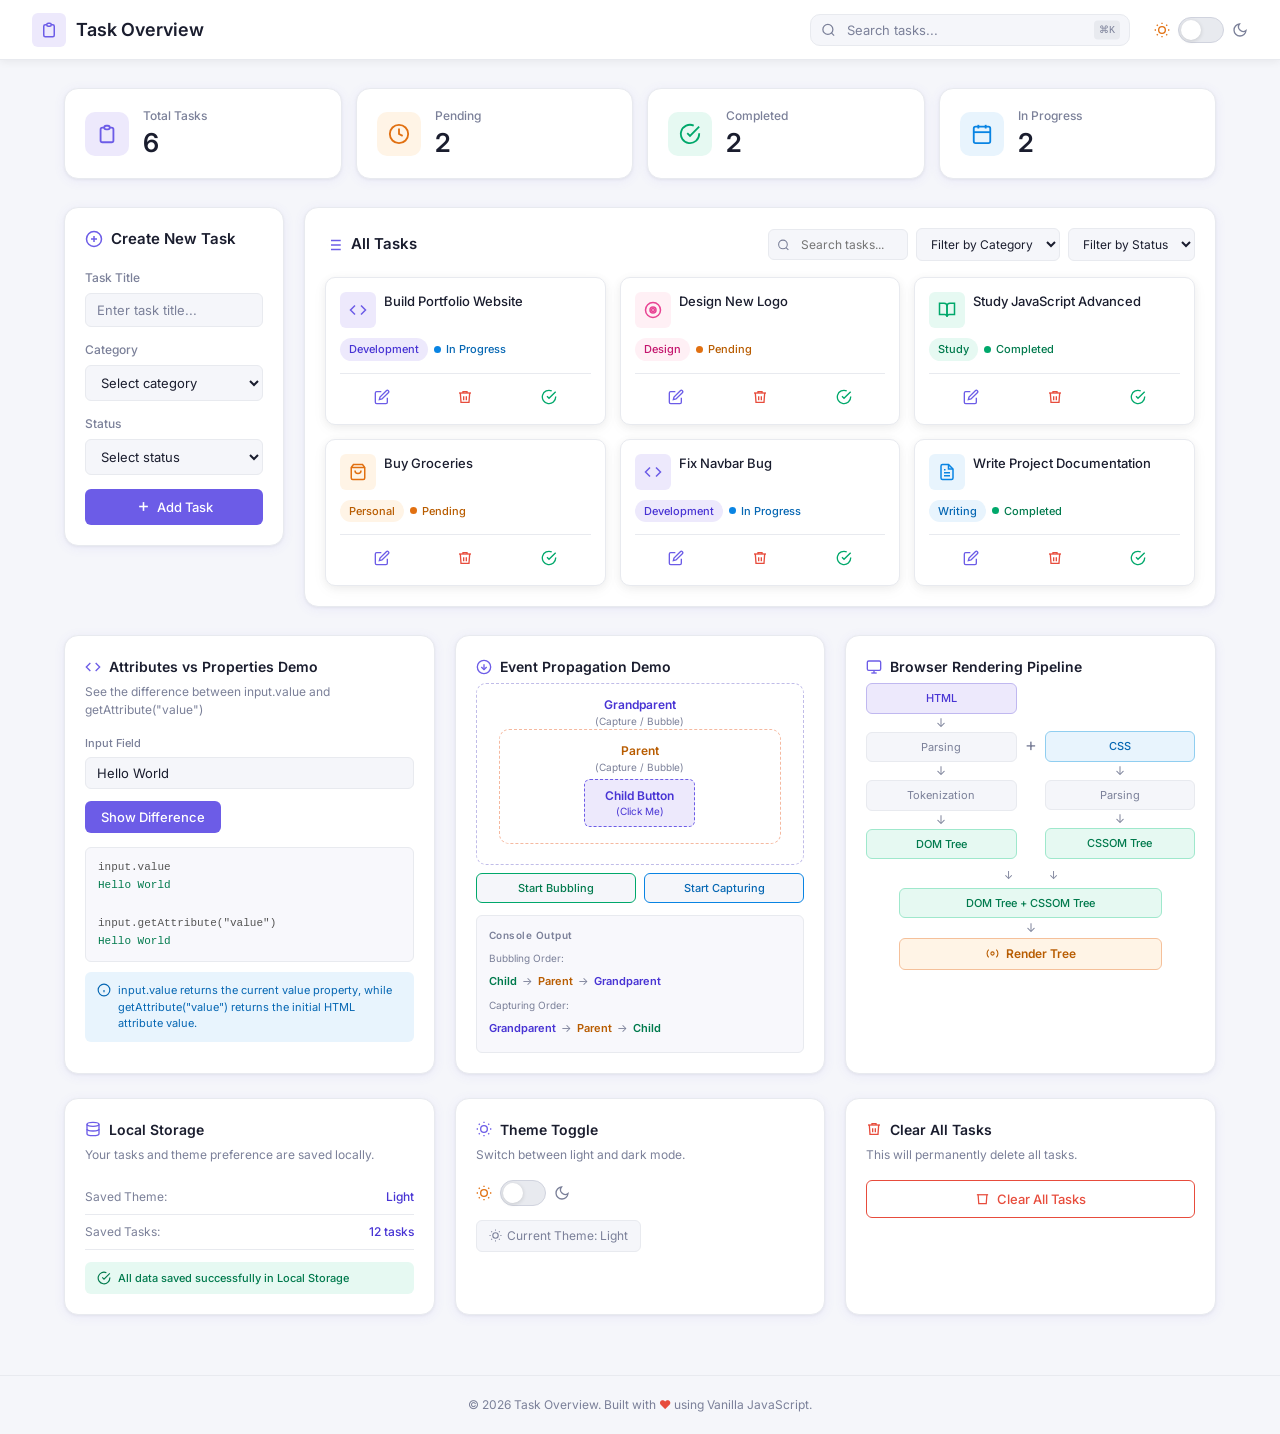
==== task-overview/index.html @ 33e4e168 "first commit" ====
<!doctype html>
<html lang="en">
  <head>
    <meta charset="UTF-8" />
    <meta name="viewport" content="width=device-width, initial-scale=1.0" />
    <title>Task Overview</title>
    <link rel="preconnect" href="https://fonts.googleapis.com" />
    <link rel="preconnect" href="https://fonts.gstatic.com" crossorigin />
    <link href="https://fonts.googleapis.com/css2?family=Inter:wght@400;500;600&display=swap" rel="stylesheet" />
    <link rel="stylesheet" href="style.css" />
  </head>
  <body>
    <!-- NAVBAR -->
    <nav class="navbar">
      <a class="nav-logo" href="#">
        <div class="nav-logo-icon">
          <svg viewBox="0 0 24 24" fill="none" stroke="currentColor" stroke-width="2" style="color: #6c5ce7">
            <path
              d="M9 5H7a2 2 0 00-2 2v12a2 2 0 002 2h10a2 2 0 002-2V7a2 2 0 00-2-2h-2M9 5a2 2 0 002 2h2a2 2 0 002-2M9 5a2 2 0 012-2h2a2 2 0 012 2"
            />
          </svg>
        </div>
        Task Overview
      </a>
      <div class="nav-search">
        <svg viewBox="0 0 24 24" fill="none" stroke="currentColor" stroke-width="2">
          <circle cx="11" cy="11" r="8" />
          <path d="M21 21l-4.35-4.35" />
        </svg>
        <input type="text" placeholder="Search tasks..." />
        <kbd>⌘K</kbd>
      </div>
      <div class="nav-toggle-row">
        <div class="toggle-icons">
          <svg viewBox="0 0 24 24" fill="none" stroke="currentColor" stroke-width="2" style="color: var(--orange)">
            <circle cx="12" cy="12" r="5" />
            <line x1="12" y1="1" x2="12" y2="3" />
            <line x1="12" y1="21" x2="12" y2="23" />
            <line x1="4.22" y1="4.22" x2="5.64" y2="5.64" />
            <line x1="18.36" y1="18.36" x2="19.78" y2="19.78" />
            <line x1="1" y1="12" x2="3" y2="12" />
            <line x1="21" y1="12" x2="23" y2="12" />
            <line x1="4.22" y1="19.78" x2="5.64" y2="18.36" />
            <line x1="18.36" y1="5.64" x2="19.78" y2="4.22" />
          </svg>
          <div class="toggle-track"><div class="toggle-thumb"></div></div>
          <svg viewBox="0 0 24 24" fill="none" stroke="currentColor" stroke-width="2" style="color: var(--muted)">
            <path d="M21 12.79A9 9 0 1111.21 3 7 7 0 0021 12.79z" />
          </svg>
        </div>
      </div>
    </nav>

    <div class="main">
      <!-- STATS -->
      <div class="stats-grid">
        <div class="stat-card">
          <div class="stat-icon purple">
            <svg viewBox="0 0 24 24" fill="none" stroke="currentColor" stroke-width="2">
              <path
                d="M9 5H7a2 2 0 00-2 2v12a2 2 0 002 2h10a2 2 0 002-2V7a2 2 0 00-2-2h-2M9 5a2 2 0 002 2h2a2 2 0 002-2M9 5a2 2 0 012-2h2a2 2 0 012 2"
              />
            </svg>
          </div>
          <div class="stat-info">
            <div class="stat-label">Total Tasks</div>
            <div class="stat-value js-total-tasks">0</div>
          </div>
        </div>
        <div class="stat-card">
          <div class="stat-icon orange">
            <svg viewBox="0 0 24 24" fill="none" stroke="currentColor" stroke-width="2">
              <circle cx="12" cy="12" r="10" />
              <polyline points="12 6 12 12 16 14" />
            </svg>
          </div>
          <div class="stat-info">
            <div class="stat-label">Pending</div>
            <div class="stat-value js-pending-tasks">0</div>
          </div>
        </div>
        <div class="stat-card">
          <div class="stat-icon green">
            <svg viewBox="0 0 24 24" fill="none" stroke="currentColor" stroke-width="2">
              <path d="M22 11.08V12a10 10 0 11-5.93-9.14" />
              <polyline points="22 4 12 14.01 9 11.01" />
            </svg>
          </div>
          <div class="stat-info">
            <div class="stat-label">Completed</div>
            <div class="stat-value js-completed-tasks">0</div>
          </div>
        </div>
        <div class="stat-card">
          <div class="stat-icon blue">
            <svg viewBox="0 0 24 24" fill="none" stroke="currentColor" stroke-width="2">
              <rect x="3" y="4" width="18" height="18" rx="2" ry="2" />
              <line x1="16" y1="2" x2="16" y2="6" />
              <line x1="8" y1="2" x2="8" y2="6" />
              <line x1="3" y1="10" x2="21" y2="10" />
            </svg>
          </div>
          <div class="stat-info">
            <div class="stat-label">In Progress</div>
            <div class="stat-value js-inprogress-tasks">0</div>
          </div>
        </div>
      </div>

      <!-- FORM + TASKS -->
      <div class="content-grid">
        <form class="form-panel js-form">
          <h2>
            <svg viewBox="0 0 24 24" fill="none" stroke="currentColor" stroke-width="2">
              <circle cx="12" cy="12" r="10" />
              <line x1="12" y1="8" x2="12" y2="16" />
              <line x1="8" y1="12" x2="16" y2="12" />
            </svg>
            Create New Task
          </h2>
          <div class="form-group">
            <label>Task Title</label>
            <input class="js-task-input" type="text" placeholder="Enter task title..." />
          </div>
          <div class="form-group">
            <label>Category</label>
            <select class="js-category-input">
              <option value="">Select category</option>
              <option>Development</option>
              <option>Design</option>
              <option>Study</option>
              <option>Personal</option>
              <option>Writing</option>
            </select>
          </div>
          <div class="form-group">
            <label>Status</label>
            <select class="js-status-input">
              <option value="">Select status</option>
              <option>Pending</option>
              <option>In Progress</option>
              <option>Completed</option>
            </select>
          </div>
          <button class="add-btn" type="submit">
            <svg viewBox="0 0 24 24" fill="none" stroke="currentColor" stroke-width="2.5">
              <line x1="12" y1="5" x2="12" y2="19" />
              <line x1="5" y1="12" x2="19" y2="12" />
            </svg>
            Add Task
          </button>
        </form>

        <div class="tasks-panel">
          <div class="tasks-header">
            <h2>
              <svg viewBox="0 0 24 24" fill="none" stroke="currentColor" stroke-width="2">
                <line x1="8" y1="6" x2="21" y2="6" />
                <line x1="8" y1="12" x2="21" y2="12" />
                <line x1="8" y1="18" x2="21" y2="18" />
                <line x1="3" y1="6" x2="3.01" y2="6" />
                <line x1="3" y1="12" x2="3.01" y2="12" />
                <line x1="3" y1="18" x2="3.01" y2="18" />
              </svg>
              All Tasks
            </h2>
            <div class="tasks-controls">
              <div class="ctrl-search">
                <svg viewBox="0 0 24 24" fill="none" stroke="currentColor" stroke-width="2">
                  <circle cx="11" cy="11" r="8" />
                  <path d="M21 21l-4.35-4.35" />
                </svg>
                <input type="text" placeholder="Search tasks..." />
              </div>
              <select class="ctrl-select">
                <option>Filter by Category</option>
                <option>Development</option>
                <option>Design</option>
                <option>Study</option>
                <option>Personal</option>
              </select>
              <select class="ctrl-select">
                <option>Filter by Status</option>
                <option>Pending</option>
                <option>In Progress</option>
                <option>Completed</option>
              </select>
            </div>
          </div>

          <div class="tasks-grid js-tasks-grid">
            <!-- Card 1 -->
            <div class="task-card">
              <div class="task-card-top">
                <div class="task-icon-wrap Development">
                  <svg viewBox="0 0 24 24" fill="none" stroke="currentColor" stroke-width="2">
                    <polyline points="16 18 22 12 16 6" />
                    <polyline points="8 6 2 12 8 18" />
                  </svg>
                </div>
                <span class="task-name">Build Portfolio Website</span>
              </div>
              <div class="task-badge-row">
                <span class="badge Development">Development</span>
                <span class="status-dot inprogress">In Progress</span>
              </div>
              <div class="task-actions">
                <button class="act-btn edit">
                  <svg viewBox="0 0 24 24" fill="none" stroke="currentColor" stroke-width="2">
                    <path d="M11 4H4a2 2 0 00-2 2v14a2 2 0 002 2h14a2 2 0 002-2v-7" />
                    <path d="M18.5 2.5a2.121 2.121 0 013 3L12 15l-4 1 1-4 9.5-9.5z" />
                  </svg>
                </button>
                <button class="act-btn del">
                  <svg viewBox="0 0 24 24" fill="none" stroke="currentColor" stroke-width="2">
                    <polyline points="3 6 5 6 21 6" />
                    <path d="M19 6l-1 14H6L5 6" />
                    <path d="M10 11v6M14 11v6" />
                    <path d="M9 6V4h6v2" />
                  </svg>
                </button>
                <button class="act-btn done">
                  <svg viewBox="0 0 24 24" fill="none" stroke="currentColor" stroke-width="2">
                    <path d="M22 11.08V12a10 10 0 11-5.93-9.14" />
                    <polyline points="22 4 12 14.01 9 11.01" />
                  </svg>
                </button>
              </div>
            </div>
            <!-- Card 2 -->
            <div class="task-card">
              <div class="task-card-top">
                <div class="task-icon-wrap Design">
                  <svg viewBox="0 0 24 24" fill="none" stroke="currentColor" stroke-width="2">
                    <circle cx="12" cy="12" r="2" />
                    <path d="M12 2a10 10 0 100 20 10 10 0 000-20z" />
                    <path d="M12 8a4 4 0 100 8 4 4 0 000-8z" />
                  </svg>
                </div>
                <span class="task-name">Design New Logo</span>
                <span class="task-menu">⋯</span>
              </div>
              <div class="task-badge-row">
                <span class="badge Design">Design</span>
                <span class="status-dot pending">Pending</span>
              </div>
              <div class="task-actions">
                <button class="act-btn edit">
                  <svg viewBox="0 0 24 24" fill="none" stroke="currentColor" stroke-width="2">
                    <path d="M11 4H4a2 2 0 00-2 2v14a2 2 0 002 2h14a2 2 0 002-2v-7" />
                    <path d="M18.5 2.5a2.121 2.121 0 013 3L12 15l-4 1 1-4 9.5-9.5z" />
                  </svg>
                </button>
                <button class="act-btn del">
                  <svg viewBox="0 0 24 24" fill="none" stroke="currentColor" stroke-width="2">
                    <polyline points="3 6 5 6 21 6" />
                    <path d="M19 6l-1 14H6L5 6" />
                    <path d="M10 11v6M14 11v6" />
                    <path d="M9 6V4h6v2" />
                  </svg>
                </button>
                <button class="act-btn done">
                  <svg viewBox="0 0 24 24" fill="none" stroke="currentColor" stroke-width="2">
                    <path d="M22 11.08V12a10 10 0 11-5.93-9.14" />
                    <polyline points="22 4 12 14.01 9 11.01" />
                  </svg>
                </button>
              </div>
            </div>
            <!-- Card 3 -->
            <div class="task-card">
              <div class="task-card-top">
                <div class="task-icon-wrap Study">
                  <svg viewBox="0 0 24 24" fill="none" stroke="currentColor" stroke-width="2">
                    <path d="M2 3h6a4 4 0 014 4v14a3 3 0 00-3-3H2z" />
                    <path d="M22 3h-6a4 4 0 00-4 4v14a3 3 0 013-3h7z" />
                  </svg>
                </div>
                <span class="task-name">Study JavaScript Advanced</span>
                <span class="task-menu">⋯</span>
              </div>
              <div class="task-badge-row">
                <span class="badge Study">Study</span>
                <span class="status-dot completed">Completed</span>
              </div>
              <div class="task-actions">
                <button class="act-btn edit">
                  <svg viewBox="0 0 24 24" fill="none" stroke="currentColor" stroke-width="2">
                    <path d="M11 4H4a2 2 0 00-2 2v14a2 2 0 002 2h14a2 2 0 002-2v-7" />
                    <path d="M18.5 2.5a2.121 2.121 0 013 3L12 15l-4 1 1-4 9.5-9.5z" />
                  </svg>
                </button>
                <button class="act-btn del">
                  <svg viewBox="0 0 24 24" fill="none" stroke="currentColor" stroke-width="2">
                    <polyline points="3 6 5 6 21 6" />
                    <path d="M19 6l-1 14H6L5 6" />
                    <path d="M10 11v6M14 11v6" />
                    <path d="M9 6V4h6v2" />
                  </svg>
                </button>
                <button class="act-btn done">
                  <svg viewBox="0 0 24 24" fill="none" stroke="currentColor" stroke-width="2">
                    <path d="M22 11.08V12a10 10 0 11-5.93-9.14" />
                    <polyline points="22 4 12 14.01 9 11.01" />
                  </svg>
                </button>
              </div>
            </div>
            <!-- Card 4 -->
            <div class="task-card">
              <div class="task-card-top">
                <div class="task-icon-wrap Personal">
                  <svg viewBox="0 0 24 24" fill="none" stroke="currentColor" stroke-width="2">
                    <path d="M6 2L3 6v14a2 2 0 002 2h14a2 2 0 002-2V6l-3-4z" />
                    <line x1="3" y1="6" x2="21" y2="6" />
                    <path d="M16 10a4 4 0 01-8 0" />
                  </svg>
                </div>
                <span class="task-name">Buy Groceries</span>
                <span class="task-menu">⋯</span>
              </div>
              <div class="task-badge-row">
                <span class="badge Personal">Personal</span>
                <span class="status-dot pending">Pending</span>
              </div>
              <div class="task-actions">
                <button class="act-btn edit">
                  <svg viewBox="0 0 24 24" fill="none" stroke="currentColor" stroke-width="2">
                    <path d="M11 4H4a2 2 0 00-2 2v14a2 2 0 002 2h14a2 2 0 002-2v-7" />
                    <path d="M18.5 2.5a2.121 2.121 0 013 3L12 15l-4 1 1-4 9.5-9.5z" />
                  </svg>
                </button>
                <button class="act-btn del">
                  <svg viewBox="0 0 24 24" fill="none" stroke="currentColor" stroke-width="2">
                    <polyline points="3 6 5 6 21 6" />
                    <path d="M19 6l-1 14H6L5 6" />
                    <path d="M10 11v6M14 11v6" />
                    <path d="M9 6V4h6v2" />
                  </svg>
                </button>
                <button class="act-btn done">
                  <svg viewBox="0 0 24 24" fill="none" stroke="currentColor" stroke-width="2">
                    <path d="M22 11.08V12a10 10 0 11-5.93-9.14" />
                    <polyline points="22 4 12 14.01 9 11.01" />
                  </svg>
                </button>
              </div>
            </div>
            <!-- Card 5 -->
            <div class="task-card">
              <div class="task-card-top">
                <div class="task-icon-wrap Development">
                  <svg viewBox="0 0 24 24" fill="none" stroke="currentColor" stroke-width="2">
                    <path d="M12 22s8-4 8-10V5l-8-3-8 3v7c0 6 8 10 8 10z" />
                  </svg>
                </div>
                <span class="task-name">Fix Navbar Bug</span>
                <span class="task-menu">⋯</span>
              </div>
              <div class="task-badge-row">
                <span class="badge Development">Development</span>
                <span class="status-dot inprogress">In Progress</span>
              </div>
              <div class="task-actions">
                <button class="act-btn edit">
                  <svg viewBox="0 0 24 24" fill="none" stroke="currentColor" stroke-width="2">
                    <path d="M11 4H4a2 2 0 00-2 2v14a2 2 0 002 2h14a2 2 0 002-2v-7" />
                    <path d="M18.5 2.5a2.121 2.121 0 013 3L12 15l-4 1 1-4 9.5-9.5z" />
                  </svg>
                </button>
                <button class="act-btn del">
                  <svg viewBox="0 0 24 24" fill="none" stroke="currentColor" stroke-width="2">
                    <polyline points="3 6 5 6 21 6" />
                    <path d="M19 6l-1 14H6L5 6" />
                    <path d="M10 11v6M14 11v6" />
                    <path d="M9 6V4h6v2" />
                  </svg>
                </button>
                <button class="act-btn done">
                  <svg viewBox="0 0 24 24" fill="none" stroke="currentColor" stroke-width="2">
                    <path d="M22 11.08V12a10 10 0 11-5.93-9.14" />
                    <polyline points="22 4 12 14.01 9 11.01" />
                  </svg>
                </button>
              </div>
            </div>
            <!-- Card 6 -->
            <div class="task-card">
              <div class="task-card-top">
                <div class="task-icon-wrap Writing">
                  <svg viewBox="0 0 24 24" fill="none" stroke="currentColor" stroke-width="2">
                    <path d="M14 2H6a2 2 0 00-2 2v16a2 2 0 002 2h12a2 2 0 002-2V8z" />
                    <polyline points="14 2 14 8 20 8" />
                    <line x1="16" y1="13" x2="8" y2="13" />
                    <line x1="16" y1="17" x2="8" y2="17" />
                    <polyline points="10 9 9 9 8 9" />
                  </svg>
                </div>
                <span class="task-name">Write Project Documentation</span>
                <span class="task-menu">⋯</span>
              </div>
              <div class="task-badge-row">
                <span class="badge Writing">Writing</span>
                <span class="status-dot completed">Completed</span>
              </div>
              <div class="task-actions">
                <button class="act-btn edit">
                  <svg viewBox="0 0 24 24" fill="none" stroke="currentColor" stroke-width="2">
                    <path d="M11 4H4a2 2 0 00-2 2v14a2 2 0 002 2h14a2 2 0 002-2v-7" />
                    <path d="M18.5 2.5a2.121 2.121 0 013 3L12 15l-4 1 1-4 9.5-9.5z" />
                  </svg>
                </button>
                <button class="act-btn del">
                  <svg viewBox="0 0 24 24" fill="none" stroke="currentColor" stroke-width="2">
                    <polyline points="3 6 5 6 21 6" />
                    <path d="M19 6l-1 14H6L5 6" />
                    <path d="M10 11v6M14 11v6" />
                    <path d="M9 6V4h6v2" />
                  </svg>
                </button>
                <button class="act-btn done">
                  <svg viewBox="0 0 24 24" fill="none" stroke="currentColor" stroke-width="2">
                    <path d="M22 11.08V12a10 10 0 11-5.93-9.14" />
                    <polyline points="22 4 12 14.01 9 11.01" />
                  </svg>
                </button>
              </div>
            </div>
          </div>
        </div>
      </div>

      <!-- BOTTOM 3 COLS -->
      <div class="bottom-grid">
        <!-- Attr vs Props -->
        <div class="bottom-card">
          <h3>
            <svg viewBox="0 0 24 24" fill="none" stroke="currentColor" stroke-width="2">
              <polyline points="16 18 22 12 16 6" />
              <polyline points="8 6 2 12 8 18" />
            </svg>
            Attributes vs Properties Demo
          </h3>
          <p class="sub">See the difference between input.value and getAttribute("value")</p>
          <div class="attr-input-wrap">
            <label>Input Field</label>
            <input class="attr-input" type="text" value="Hello World" />
          </div>
          <button class="show-diff-btn">Show Difference</button>
          <div class="code-block">
            <div><span class="code-key">input.value</span></div>
            <div><span class="code-val">Hello World</span></div>
            <br />
            <div><span class="code-key">input.getAttribute("value")</span></div>
            <div><span class="code-val">Hello World</span></div>
          </div>
          <div class="info-note">
            <svg viewBox="0 0 24 24" fill="none" stroke="currentColor" stroke-width="2">
              <circle cx="12" cy="12" r="10" />
              <line x1="12" y1="16" x2="12" y2="12" />
              <line x1="12" y1="8" x2="12.01" y2="8" />
            </svg>
            input.value returns the current value property, while getAttribute("value") returns the initial HTML
            attribute value.
          </div>
        </div>

        <!-- Event Prop Demo -->
        <div class="bottom-card">
          <h3>
            <svg viewBox="0 0 24 24" fill="none" stroke="currentColor" stroke-width="2">
              <circle cx="12" cy="12" r="10" />
              <polyline points="8 12 12 16 16 12" />
              <line x1="12" y1="8" x2="12" y2="16" />
            </svg>
            Event Propagation Demo
          </h3>
          <div class="prop-box">
            <div class="box-label">Grandparent</div>
            <div class="box-sub">(Capture / Bubble)</div>
            <div class="prop-box prop-parent">
              <div class="box-label">Parent</div>
              <div class="box-sub">(Capture / Bubble)</div>
              <button class="child-btn">
                Child Button<br /><span style="font-size: 10px; font-weight: 400">(Click Me)</span>
              </button>
            </div>
          </div>
          <div class="prop-btns">
            <button class="prop-btn bubble">Start Bubbling</button>
            <button class="prop-btn capture">Start Capturing</button>
          </div>
          <div class="console-box">
            <div class="console-label">Console Output</div>
            <div class="c-order">
              <span style="color: var(--muted); font-size: 10px">Bubbling Order:</span>
            </div>
            <div class="c-order">
              <span class="c-child">Child</span>
              <span class="c-arr">→</span>
              <span class="c-parent">Parent</span>
              <span class="c-arr">→</span>
              <span class="c-gp">Grandparent</span>
            </div>
            <div class="c-order" style="margin-top: 4px">
              <span style="color: var(--muted); font-size: 10px">Capturing Order:</span>
            </div>
            <div class="c-order">
              <span class="c-gp">Grandparent</span>
              <span class="c-arr">→</span>
              <span class="c-parent">Parent</span>
              <span class="c-arr">→</span>
              <span class="c-child">Child</span>
            </div>
          </div>
        </div>

        <!-- Pipeline -->
        <div class="bottom-card">
          <h3>
            <svg viewBox="0 0 24 24" fill="none" stroke="currentColor" stroke-width="2">
              <rect x="2" y="3" width="20" height="14" rx="2" />
              <line x1="8" y1="21" x2="16" y2="21" />
              <line x1="12" y1="17" x2="12" y2="21" />
            </svg>
            Browser Rendering Pipeline
          </h3>
          <div class="pipe-wrap">
            <div class="pipe-col">
              <div class="pipe-box pb-html">HTML</div>
              <div class="pipe-arr">↓</div>
              <div class="pipe-box pb-step">Parsing</div>
              <div class="pipe-arr">↓</div>
              <div class="pipe-box pb-step">Tokenization</div>
              <div class="pipe-arr">↓</div>
              <div class="pipe-box pb-dom">DOM Tree</div>
            </div>
            <div class="pipe-plus">+</div>
            <div class="pipe-col" style="padding-top: 48px">
              <div class="pipe-box pb-css">CSS</div>
              <div class="pipe-arr">↓</div>
              <div class="pipe-box pb-step">Parsing</div>
              <div class="pipe-arr">↓</div>
              <div class="pipe-box pb-cssom">CSSOM Tree</div>
            </div>
          </div>
          <div class="pipe-merge">
            <div class="merge-line">↓&nbsp;&nbsp;&nbsp;&nbsp;&nbsp;&nbsp;&nbsp;&nbsp;&nbsp;&nbsp;&nbsp;&nbsp;↓</div>
            <div class="pipe-box pb-dom" style="width: 80%; margin: 0 auto; text-align: center">
              DOM Tree + CSSOM Tree
            </div>
            <div class="pipe-arr">↓</div>
            <div class="pipe-box pb-render" style="width: 80%; margin: 0 auto; text-align: center">
              <svg
                viewBox="0 0 24 24"
                fill="none"
                stroke="currentColor"
                stroke-width="2"
                style="width: 13px; height: 13px; vertical-align: -2px; margin-right: 4px"
              >
                <circle cx="12" cy="12" r="3" />
                <path d="M19.07 4.93a10 10 0 010 14.14M4.93 4.93a10 10 0 000 14.14" />
              </svg>
              Render Tree
            </div>
          </div>
        </div>
      </div>

      <!-- LOCAL / THEME / CLEAR -->
      <div class="bottom-grid">
        <div class="bottom-card">
          <h3>
            <svg viewBox="0 0 24 24" fill="none" stroke="currentColor" stroke-width="2">
              <ellipse cx="12" cy="5" rx="9" ry="3" />
              <path d="M21 12c0 1.66-4 3-9 3s-9-1.34-9-3" />
              <path d="M3 5v14c0 1.66 4 3 9 3s9-1.34 9-3V5" />
            </svg>
            Local Storage
          </h3>
          <p class="sub">Your tasks and theme preference are saved locally.</p>
          <div class="ls-row"><span class="ls-key">Saved Theme:</span><span class="ls-val">Light</span></div>
          <div class="ls-row"><span class="ls-key">Saved Tasks:</span><span class="ls-val">12 tasks</span></div>
          <div class="ls-success">
            <svg viewBox="0 0 24 24" fill="none" stroke="currentColor" stroke-width="2">
              <path d="M22 11.08V12a10 10 0 11-5.93-9.14" />
              <polyline points="22 4 12 14.01 9 11.01" />
            </svg>
            All data saved successfully in Local Storage
          </div>
        </div>

        <div class="bottom-card">
          <h3>
            <svg viewBox="0 0 24 24" fill="none" stroke="currentColor" stroke-width="2">
              <circle cx="12" cy="12" r="5" />
              <line x1="12" y1="1" x2="12" y2="3" />
              <line x1="12" y1="21" x2="12" y2="23" />
              <line x1="4.22" y1="4.22" x2="5.64" y2="5.64" />
              <line x1="18.36" y1="18.36" x2="19.78" y2="19.78" />
              <line x1="1" y1="12" x2="3" y2="12" />
              <line x1="21" y1="12" x2="23" y2="12" />
              <line x1="4.22" y1="19.78" x2="5.64" y2="18.36" />
              <line x1="18.36" y1="5.64" x2="19.78" y2="4.22" />
            </svg>
            Theme Toggle
          </h3>
          <p class="sub">Switch between light and dark mode.</p>
          <div class="toggle-row">
            <div class="toggle-icons">
              <svg viewBox="0 0 24 24" fill="none" stroke="currentColor" stroke-width="2" style="color: var(--orange)">
                <circle cx="12" cy="12" r="5" />
                <line x1="12" y1="1" x2="12" y2="3" />
                <line x1="12" y1="21" x2="12" y2="23" />
                <line x1="4.22" y1="4.22" x2="5.64" y2="5.64" />
                <line x1="18.36" y1="18.36" x2="19.78" y2="19.78" />
                <line x1="1" y1="12" x2="3" y2="12" />
                <line x1="21" y1="12" x2="23" y2="12" />
                <line x1="4.22" y1="19.78" x2="5.64" y2="18.36" />
                <line x1="18.36" y1="5.64" x2="19.78" y2="4.22" />
              </svg>
              <div class="toggle-track"><div class="toggle-thumb"></div></div>
              <svg viewBox="0 0 24 24" fill="none" stroke="currentColor" stroke-width="2" style="color: var(--muted)">
                <path d="M21 12.79A9 9 0 1111.21 3 7 7 0 0021 12.79z" />
              </svg>
            </div>
          </div>
          <div class="theme-label">
            <svg
              viewBox="0 0 24 24"
              fill="none"
              stroke="currentColor"
              stroke-width="2"
              style="width: 13px; height: 13px"
            >
              <circle cx="12" cy="12" r="5" />
              <line x1="12" y1="1" x2="12" y2="3" />
              <line x1="12" y1="21" x2="12" y2="23" />
              <line x1="4.22" y1="4.22" x2="5.64" y2="5.64" />
              <line x1="18.36" y1="18.36" x2="19.78" y2="19.78" />
              <line x1="1" y1="12" x2="3" y2="12" />
              <line x1="21" y1="12" x2="23" y2="12" />
              <line x1="4.22" y1="19.78" x2="5.64" y2="18.36" />
              <line x1="18.36" y1="5.64" x2="19.78" y2="4.22" />
            </svg>
            Current Theme: Light
          </div>
        </div>

        <div class="bottom-card">
          <h3>
            <svg viewBox="0 0 24 24" fill="none" stroke="currentColor" stroke-width="2" style="color: var(--red)">
              <polyline points="3 6 5 6 21 6" />
              <path d="M19 6l-1 14H6L5 6" />
              <path d="M10 11v6M14 11v6" />
              <path d="M9 6V4h6v2" />
            </svg>
            Clear All Tasks
          </h3>
          <p class="sub">This will permanently delete all tasks.</p>
          <button class="clear-all-btn">
            <svg viewBox="0 0 24 24" fill="none" stroke="currentColor" stroke-width="2">
              <polyline points="3 6 5 6 21 6" />
              <path d="M19 6l-1 14H6L5 6" />
            </svg>
            Clear All Tasks
          </button>
        </div>
      </div>
    </div>

    <footer class="footer">© 2026 Task Overview. Built with <span>♥</span> using Vanilla JavaScript.</footer>
    <script src="script.js"></script>
  </body>
</html>
---- task-overview/style.css ----
*,
*::before,
*::after {
  box-sizing: border-box;
  margin: 0;
  padding: 0;
}

:root {
  --bg: #f5f6fa;
  --surface: #ffffff;
  --border: #e8eaef;
  --text: #1a1d2e;
  --muted: #7b8099;
  --purple: #6c5ce7;
  --purple-light: #ede9fc;
  --purple-text: #4834d4;
  --orange: #e17011;
  --orange-light: #fff4e6;
  --orange-text: #b85c00;
  --green: #00a86b;
  --green-light: #e6f9f2;
  --green-text: #007a4d;
  --blue: #0984e3;
  --blue-light: #e8f4fd;
  --blue-text: #0667b3;
  --red: #e74c3c;
  --red-light: #fdecea;
  --radius-sm: 6px;
  --radius-md: 10px;
  --radius-lg: 14px;
  --shadow-sm: 0 2px 8px rgba(0, 0, 0, 0.06);
  --shadow-md: 0 4px 16px rgba(0, 0, 0, 0.08);
  --shadow-card: 0 2px 12px rgba(108, 92, 231, 0.08), 0 1px 3px rgba(0, 0, 0, 0.05);
}

body {
  font-family: "Inter", sans-serif;
  background: var(--bg);
  color: var(--text);
  font-size: 14px;
  line-height: 1.5;
}

/* NAVBAR */
.navbar {
  background: var(--surface);
  border-bottom: 1px solid var(--border);
  padding: 0 32px;
  display: flex;
  align-items: center;
  height: 60px;
  gap: 24px;
  position: sticky;
  top: 0;
  z-index: 100;
  box-shadow: var(--shadow-sm);
}
.nav-logo {
  display: flex;
  align-items: center;
  gap: 10px;
  font-weight: 600;
  font-size: 18px;
  color: var(--text);
  text-decoration: none;
}
.nav-logo-icon {
  width: 34px;
  height: 34px;
  background: var(--purple-light);
  border-radius: var(--radius-sm);
  display: flex;
  align-items: center;
  justify-content: center;
}
.nav-logo-icon svg {
  width: 18px;
  height: 18px;
}
.nav-search {
  flex: 1;
  max-width: 320px;
  margin-left: auto;
  position: relative;
}
.nav-search input {
  width: 100%;
  background: var(--bg);
  border: 1px solid var(--border);
  border-radius: var(--radius-md);
  padding: 7px 14px 7px 36px;
  font-size: 13px;
  color: var(--text);
  outline: none;
  font-family: inherit;
}
.nav-search input::placeholder {
  color: var(--muted);
}
.nav-search svg {
  position: absolute;
  left: 11px;
  top: 50%;
  transform: translateY(-50%);
  width: 15px;
  height: 15px;
  color: var(--muted);
}
.nav-search kbd {
  position: absolute;
  right: 10px;
  top: 50%;
  transform: translateY(-50%);
  font-size: 10px;
  color: var(--muted);
  background: var(--border);
  padding: 2px 5px;
  border-radius: 4px;
}

.nav-toggle-row {
  display: flex;
  align-items: center;
  justify-content: space-between;
}
.toggle-track {
  width: 46px;
  height: 26px;
  background: var(--border);
  border-radius: 20px;
  position: relative;
  cursor: pointer;
  transition: background 0.2s;
  border: 1px solid #d0d3de;
}
.toggle-thumb {
  width: 20px;
  height: 20px;
  background: #fff;
  border-radius: 50%;
  position: absolute;
  top: 2px;
  left: 2px;
  box-shadow: 0 1px 4px rgba(0, 0, 0, 0.15);
}
.toggle-icons {
  display: flex;
  align-items: center;
  gap: 8px;
}
.toggle-icons svg {
  width: 16px;
  height: 16px;
}


/* MAIN */
.main {
  max-width: 1200px;
  margin: 0 auto;
  padding: 28px 24px;
}

/* STATS */
.stats-grid {
  display: grid;
  grid-template-columns: repeat(4, minmax(0, 1fr));
  gap: 14px;
  margin-bottom: 28px;
}
.stat-card {
  background: var(--surface);
  border: 1px solid var(--border);
  border-radius: var(--radius-lg);
  padding: 18px 20px;
  display: flex;
  align-items: center;
  gap: 14px;
  box-shadow: var(--shadow-card);
}
.stat-icon {
  width: 44px;
  height: 44px;
  border-radius: var(--radius-md);
  display: flex;
  align-items: center;
  justify-content: center;
  flex-shrink: 0;
}
.stat-icon svg {
  width: 22px;
  height: 22px;
}
.stat-icon.purple {
  background: var(--purple-light);
  color: var(--purple);
}
.stat-icon.orange {
  background: var(--orange-light);
  color: var(--orange);
}
.stat-icon.green {
  background: var(--green-light);
  color: var(--green);
}
.stat-icon.blue {
  background: var(--blue-light);
  color: var(--blue);
}
.stat-info {
  flex: 1;
}
.stat-label {
  font-size: 12px;
  color: var(--muted);
  font-weight: 500;
}
.stat-value {
  font-size: 26px;
  font-weight: 600;
  color: var(--text);
  line-height: 1.2;
  margin: 2px 0;
}
.stat-sub {
  font-size: 11px;
  color: var(--muted);
}

/* CONTENT GRID */
.content-grid {
  display: grid;
  grid-template-columns: 220px 1fr;
  gap: 20px;
  margin-bottom: 28px;
}

/* FORM PANEL */
.form-panel {
  background: var(--surface);
  border: 1px solid var(--border);
  border-radius: var(--radius-lg);
  padding: 20px;
  box-shadow: var(--shadow-card);
  height: fit-content;
}
.form-panel h2 {
  font-size: 15px;
  font-weight: 600;
  margin-bottom: 18px;
  display: flex;
  align-items: center;
  gap: 8px;
}
.form-panel h2 svg {
  width: 18px;
  height: 18px;
  color: var(--purple);
}
.form-group {
  margin-bottom: 14px;
}
.form-group label {
  font-size: 12px;
  font-weight: 500;
  color: var(--muted);
  display: block;
  margin-bottom: 6px;
}
.form-group input,
.form-group select {
  width: 100%;
  border: 1px solid var(--border);
  border-radius: var(--radius-sm);
  padding: 8px 11px;
  font-size: 13px;
  color: var(--text);
  background: var(--bg);
  outline: none;
  font-family: inherit;
}
.form-group input::placeholder {
  color: var(--muted);
}
.form-group input:focus,
.form-group select:focus {
  border-color: var(--purple);
}
.add-btn {
  width: 100%;
  background: var(--purple);
  color: #fff;
  border: none;
  border-radius: var(--radius-sm);
  padding: 10px;
  font-size: 13px;
  font-weight: 500;
  cursor: pointer;
  display: flex;
  align-items: center;
  justify-content: center;
  gap: 6px;
  font-family: inherit;
  transition: background 0.15s;
  margin-top: 4px;
}
.add-btn:hover {
  background: var(--purple-text);
}
.add-btn svg {
  width: 15px;
  height: 15px;
}

/* TASKS PANEL */
.tasks-panel {
  background: var(--surface);
  border: 1px solid var(--border);
  border-radius: var(--radius-lg);
  padding: 20px;
  box-shadow: var(--shadow-card);
}
.tasks-header {
  display: flex;
  align-items: center;
  justify-content: space-between;
  margin-bottom: 16px;
  gap: 12px;
  flex-wrap: wrap;
}
.tasks-header h2 {
  font-size: 15px;
  font-weight: 600;
  display: flex;
  align-items: center;
  gap: 8px;
}
.tasks-header h2 svg {
  width: 18px;
  height: 18px;
  color: var(--purple);
}
.tasks-controls {
  display: flex;
  gap: 8px;
  align-items: center;
}
.ctrl-search {
  position: relative;
}
.ctrl-search input {
  background: var(--bg);
  border: 1px solid var(--border);
  border-radius: var(--radius-sm);
  padding: 7px 11px 7px 32px;
  font-size: 12px;
  color: var(--text);
  outline: none;
  font-family: inherit;
  width: 140px;
}
.ctrl-search svg {
  position: absolute;
  left: 9px;
  top: 50%;
  transform: translateY(-50%);
  width: 13px;
  height: 13px;
  color: var(--muted);
}
.ctrl-select {
  border: 1px solid var(--border);
  border-radius: var(--radius-sm);
  padding: 7px 10px;
  font-size: 12px;
  color: var(--text);
  background: var(--bg);
  outline: none;
  font-family: inherit;
  cursor: pointer;
}
.tasks-grid {
  display: grid;
  grid-template-columns: repeat(3, minmax(0, 1fr));
  gap: 14px;
}
.task-card {
  border: 1px solid var(--border);
  border-radius: var(--radius-md);
  padding: 14px;
  display: flex;
  flex-direction: column;
  gap: 10px;
  box-shadow:
    0 2px 8px rgba(0, 0, 0, 0.05),
    0 4px 16px rgba(0, 0, 0, 0.04);
  transition: box-shadow 0.15s;
  background: var(--surface);
}
.task-card:hover {
  box-shadow:
    0 4px 20px rgba(108, 92, 231, 0.12),
    0 2px 6px rgba(0, 0, 0, 0.06);
}
.task-card-top {
  display: flex;
  align-items: flex-start;
  justify-content: space-between;
  gap: 8px;
}
.task-icon-wrap {
  width: 36px;
  height: 36px;
  border-radius: var(--radius-sm);
  display: flex;
  align-items: center;
  justify-content: center;
  flex-shrink: 0;
}
.task-icon-wrap svg {
  width: 18px;
  height: 18px;
}
.task-icon-wrap.Development {
  background: var(--purple-light);
  color: var(--purple);
}
.task-icon-wrap.Design {
  background: #fff0f5;
  color: #e84393;
}
.task-icon-wrap.Study {
  background: var(--green-light);
  color: var(--green);
}
.task-icon-wrap.Personal {
  background: var(--orange-light);
  color: var(--orange);
}
.task-icon-wrap.Writing {
  background: var(--blue-light);
  color: var(--blue);
}
.task-name {
  font-size: 13px;
  font-weight: 500;
  color: var(--text);
  flex: 1;
  line-height: 1.4;
}
.task-menu {
  color: var(--muted);
  cursor: pointer;
  font-size: 18px;
  padding: 0 2px;
  line-height: 1;
}
.task-badge-row {
  display: flex;
  align-items: center;
  gap: 6px;
  flex-wrap: wrap;
}
.badge {
  font-size: 11px;
  font-weight: 500;
  padding: 3px 9px;
  border-radius: 20px;
}
.badge.Development {
  background: var(--purple-light);
  color: var(--purple-text);
}
.badge.Design {
  background: #fff0f5;
  color: #c4166e;
}
.badge.Study {
  background: var(--green-light);
  color: var(--green-text);
}
.badge.Personal {
  background: var(--orange-light);
  color: var(--orange-text);
}
.badge.Writing {
  background: var(--blue-light);
  color: var(--blue-text);
}
.status-dot {
  display: flex;
  align-items: center;
  gap: 5px;
  font-size: 11px;
  font-weight: 500;
}
.status-dot::before {
  content: "";
  width: 7px;
  height: 7px;
  border-radius: 50%;
  flex-shrink: 0;
}
.status-dot.inprogress {
  color: var(--blue-text);
}
.status-dot.inprogress::before {
  background: var(--blue);
}
.status-dot.pending {
  color: var(--orange-text);
}
.status-dot.pending::before {
  background: var(--orange);
}
.status-dot.completed {
  color: var(--green-text);
}
.status-dot.completed::before {
  background: var(--green);
}
.task-actions {
  display: flex;
  align-items: center;
  justify-content: space-around;
  border-top: 1px solid var(--border);
  padding-top: 10px;
  margin-top: 2px;
}
.act-btn {
  background: none;
  border: none;
  cursor: pointer;
  padding: 5px 16px;
  border-radius: var(--radius-sm);
  display: flex;
  align-items: center;
  transition: background 0.12s;
}
.act-btn svg {
  width: 16px;
  height: 16px;
}
.act-btn.edit {
  color: var(--purple);
}
.act-btn.edit:hover {
  background: var(--purple-light);
}
.act-btn.del {
  color: var(--red);
}
.act-btn.del:hover {
  background: var(--red-light);
}
.act-btn.done {
  color: var(--green);
}
.act-btn.done:hover {
  background: var(--green-light);
}

/* FILTERS */
.filter-section {
  background: var(--surface);
  border: 1px solid var(--border);
  border-radius: var(--radius-lg);
  padding: 18px 20px;
  margin-bottom: 24px;
  box-shadow: var(--shadow-card);
}
.filter-section h3 {
  font-size: 14px;
  font-weight: 600;
  margin-bottom: 14px;
  display: flex;
  align-items: center;
  gap: 8px;
}
.filter-section h3 svg {
  width: 16px;
  height: 16px;
  color: var(--muted);
}
.filter-row {
  display: flex;
  gap: 10px;
  align-items: center;
  flex-wrap: wrap;
}
.filter-select {
  border: 1px solid var(--border);
  border-radius: var(--radius-sm);
  padding: 8px 12px;
  font-size: 13px;
  color: var(--text);
  background: var(--bg);
  outline: none;
  font-family: inherit;
  cursor: pointer;
  min-width: 150px;
}
.clear-filter-btn {
  display: flex;
  align-items: center;
  gap: 6px;
  background: none;
  border: 1px solid var(--border);
  border-radius: var(--radius-sm);
  padding: 8px 14px;
  font-size: 13px;
  color: var(--muted);
  cursor: pointer;
  font-family: inherit;
}
.clear-filter-btn svg {
  width: 14px;
  height: 14px;
}
.clear-filter-btn:hover {
  color: var(--text);
  border-color: var(--muted);
}

/* BOTTOM 3-COL */
.bottom-grid {
  display: grid;
  grid-template-columns: repeat(3, minmax(0, 1fr));
  gap: 20px;
  margin-bottom: 24px;
}
.bottom-card {
  background: var(--surface);
  border: 1px solid var(--border);
  border-radius: var(--radius-lg);
  padding: 20px;
  box-shadow: var(--shadow-card);
}
.bottom-card h3 {
  font-size: 14px;
  font-weight: 600;
  margin-bottom: 6px;
  display: flex;
  align-items: center;
  gap: 8px;
}
.bottom-card h3 svg {
  width: 16px;
  height: 16px;
  color: var(--purple);
}
.bottom-card p.sub {
  font-size: 12px;
  color: var(--muted);
  margin-bottom: 16px;
}

/* ATTR DEMO */
.attr-input-wrap {
  margin-bottom: 12px;
}
.attr-input-wrap label {
  font-size: 11px;
  color: var(--muted);
  font-weight: 500;
  display: block;
  margin-bottom: 5px;
}
.attr-input {
  width: 100%;
  border: 1px solid var(--border);
  border-radius: var(--radius-sm);
  padding: 7px 11px;
  font-size: 13px;
  color: var(--text);
  background: var(--bg);
  outline: none;
  font-family: inherit;
}
.show-diff-btn {
  background: var(--purple);
  color: #fff;
  border: none;
  border-radius: var(--radius-sm);
  padding: 8px 16px;
  font-size: 13px;
  font-weight: 500;
  cursor: pointer;
  font-family: inherit;
  margin-bottom: 14px;
  transition: background 0.15s;
}
.show-diff-btn:hover {
  background: var(--purple-text);
}
.code-block {
  background: #f8f8fc;
  border: 1px solid var(--border);
  border-radius: var(--radius-sm);
  padding: 10px 12px;
  font-family: "Courier New", monospace;
  font-size: 11px;
  line-height: 1.7;
  margin-bottom: 10px;
}
.code-key {
  color: #555;
}
.code-val {
  color: var(--green-text);
  font-weight: 500;
}
.info-note {
  background: var(--blue-light);
  border-radius: var(--radius-sm);
  padding: 10px 12px;
  font-size: 11px;
  color: var(--blue-text);
  display: flex;
  gap: 7px;
  line-height: 1.5;
}
.info-note svg {
  width: 14px;
  height: 14px;
  flex-shrink: 0;
  margin-top: 1px;
}

/* EVENT PROP DEMO */
.prop-box {
  border: 1.5px dashed #c0bce8;
  border-radius: var(--radius-md);
  padding: 12px;
  text-align: center;
  margin-bottom: 8px;
}
.prop-box .box-label {
  font-size: 12px;
  font-weight: 600;
  color: var(--purple-text);
}
.prop-box .box-sub {
  font-size: 10px;
  color: var(--muted);
}
.prop-parent {
  border-color: #f5b9a0;
  margin: 0 10px 8px;
}
.prop-parent .box-label {
  color: var(--orange-text);
}
.child-btn {
  background: var(--purple-light);
  color: var(--purple-text);
  border: 1.5px dashed var(--purple);
  border-radius: var(--radius-sm);
  padding: 8px 20px;
  font-size: 12px;
  font-weight: 600;
  cursor: pointer;
  margin: 4px 0 4px;
  font-family: inherit;
}
.child-btn:hover {
  background: var(--purple);
  color: #fff;
}
.prop-btns {
  display: flex;
  gap: 8px;
  margin-bottom: 12px;
}
.prop-btn {
  flex: 1;
  border: 1px solid var(--border);
  border-radius: var(--radius-sm);
  padding: 7px;
  font-size: 11px;
  font-weight: 500;
  cursor: pointer;
  font-family: inherit;
  background: var(--bg);
  color: var(--text);
}
.prop-btn.bubble {
  border-color: var(--green);
  color: var(--green-text);
}
.prop-btn.capture {
  border-color: var(--blue);
  color: var(--blue-text);
}
.console-box {
  background: #f8f8fc;
  border: 1px solid var(--border);
  border-radius: var(--radius-sm);
  padding: 10px 12px;
  font-size: 11px;
  line-height: 1.9;
}
.console-label {
  font-weight: 600;
  color: var(--muted);
  font-size: 10px;
  margin-bottom: 4px;
  letter-spacing: 0.05em;
}
.c-order {
  display: flex;
  align-items: center;
  gap: 5px;
  font-size: 11px;
  margin-bottom: 3px;
}
.c-child {
  color: var(--green-text);
  font-weight: 600;
}
.c-parent {
  color: var(--orange-text);
  font-weight: 600;
}
.c-gp {
  color: var(--purple-text);
  font-weight: 600;
}
.c-arr {
  color: var(--muted);
}

/* PIPELINE */
.pipe-wrap {
  display: flex;
  align-items: flex-start;
  gap: 8px;
  margin-bottom: 6px;
}
.pipe-col {
  display: flex;
  flex-direction: column;
  align-items: center;
  gap: 3px;
  flex: 1;
}
.pipe-box {
  border-radius: var(--radius-sm);
  padding: 6px 10px;
  font-size: 11px;
  font-weight: 500;
  text-align: center;
  width: 100%;
  border: 1px solid;
}
.pb-html {
  background: var(--purple-light);
  color: var(--purple-text);
  border-color: #c0b8f0;
}
.pb-step {
  background: var(--bg);
  color: var(--muted);
  border-color: var(--border);
  font-weight: 400;
}
.pb-dom {
  background: var(--green-light);
  color: var(--green-text);
  border-color: #9fe8cc;
}
.pb-css {
  background: var(--blue-light);
  color: var(--blue-text);
  border-color: #90cef0;
}
.pb-cssom {
  background: var(--green-light);
  color: var(--green-text);
  border-color: #9fe8cc;
}
.pb-render {
  background: var(--orange-light);
  color: var(--orange-text);
  border-color: #f5c09a;
  font-size: 12px;
  font-weight: 600;
}
.pipe-arr {
  font-size: 12px;
  color: var(--muted);
  line-height: 1;
}
.pipe-plus {
  font-size: 18px;
  color: var(--muted);
  padding-top: 48px;
}
.pipe-merge {
  display: flex;
  flex-direction: column;
  align-items: center;
  gap: 4px;
  margin-top: 8px;
}
.merge-line {
  font-size: 11px;
  color: var(--muted);
}

/* LOCAL / THEME / CLEAR */
.ls-row {
  display: flex;
  justify-content: space-between;
  align-items: center;
  padding: 8px 0;
  border-bottom: 1px solid var(--border);
}
.ls-row:last-of-type {
  border-bottom: none;
}
.ls-key {
  font-size: 12px;
  color: var(--muted);
}
.ls-val {
  font-size: 12px;
  font-weight: 500;
  color: var(--purple-text);
}
.ls-success {
  display: flex;
  align-items: center;
  gap: 7px;
  background: var(--green-light);
  border-radius: var(--radius-sm);
  padding: 8px 12px;
  font-size: 11px;
  color: var(--green-text);
  font-weight: 500;
  margin-top: 12px;
}
.ls-success svg {
  width: 14px;
  height: 14px;
  flex-shrink: 0;
}

.toggle-row {
  display: flex;
  align-items: center;
  justify-content: space-between;
  margin-bottom: 14px;
}
.toggle-track {
  width: 46px;
  height: 26px;
  background: var(--border);
  border-radius: 20px;
  position: relative;
  cursor: pointer;
  transition: background 0.2s;
  border: 1px solid #d0d3de;
}
.toggle-thumb {
  width: 20px;
  height: 20px;
  background: #fff;
  border-radius: 50%;
  position: absolute;
  top: 2px;
  left: 2px;
  box-shadow: 0 1px 4px rgba(0, 0, 0, 0.15);
}
.toggle-icons {
  display: flex;
  align-items: center;
  gap: 8px;
}
.toggle-icons svg {
  width: 16px;
  height: 16px;
}
.theme-label {
  background: var(--bg);
  border: 1px solid var(--border);
  border-radius: var(--radius-sm);
  padding: 6px 12px;
  font-size: 12px;
  color: var(--muted);
  display: inline-flex;
  align-items: center;
  gap: 5px;
}

.clear-all-btn {
  width: 100%;
  background: none;
  border: 1.5px solid var(--red);
  color: var(--red);
  border-radius: var(--radius-sm);
  padding: 10px;
  font-size: 13px;
  font-weight: 500;
  cursor: pointer;
  display: flex;
  align-items: center;
  justify-content: center;
  gap: 7px;
  font-family: inherit;
  margin-top: 8px;
  transition: background 0.12s;
}
.clear-all-btn:hover {
  background: var(--red-light);
}
.clear-all-btn svg {
  width: 15px;
  height: 15px;
}

/* FOOTER */
.footer {
  text-align: center;
  padding: 20px;
  font-size: 12px;
  color: var(--muted);
  border-top: 1px solid var(--border);
  margin-top: 8px;
}
.footer span {
  color: var(--red);
}
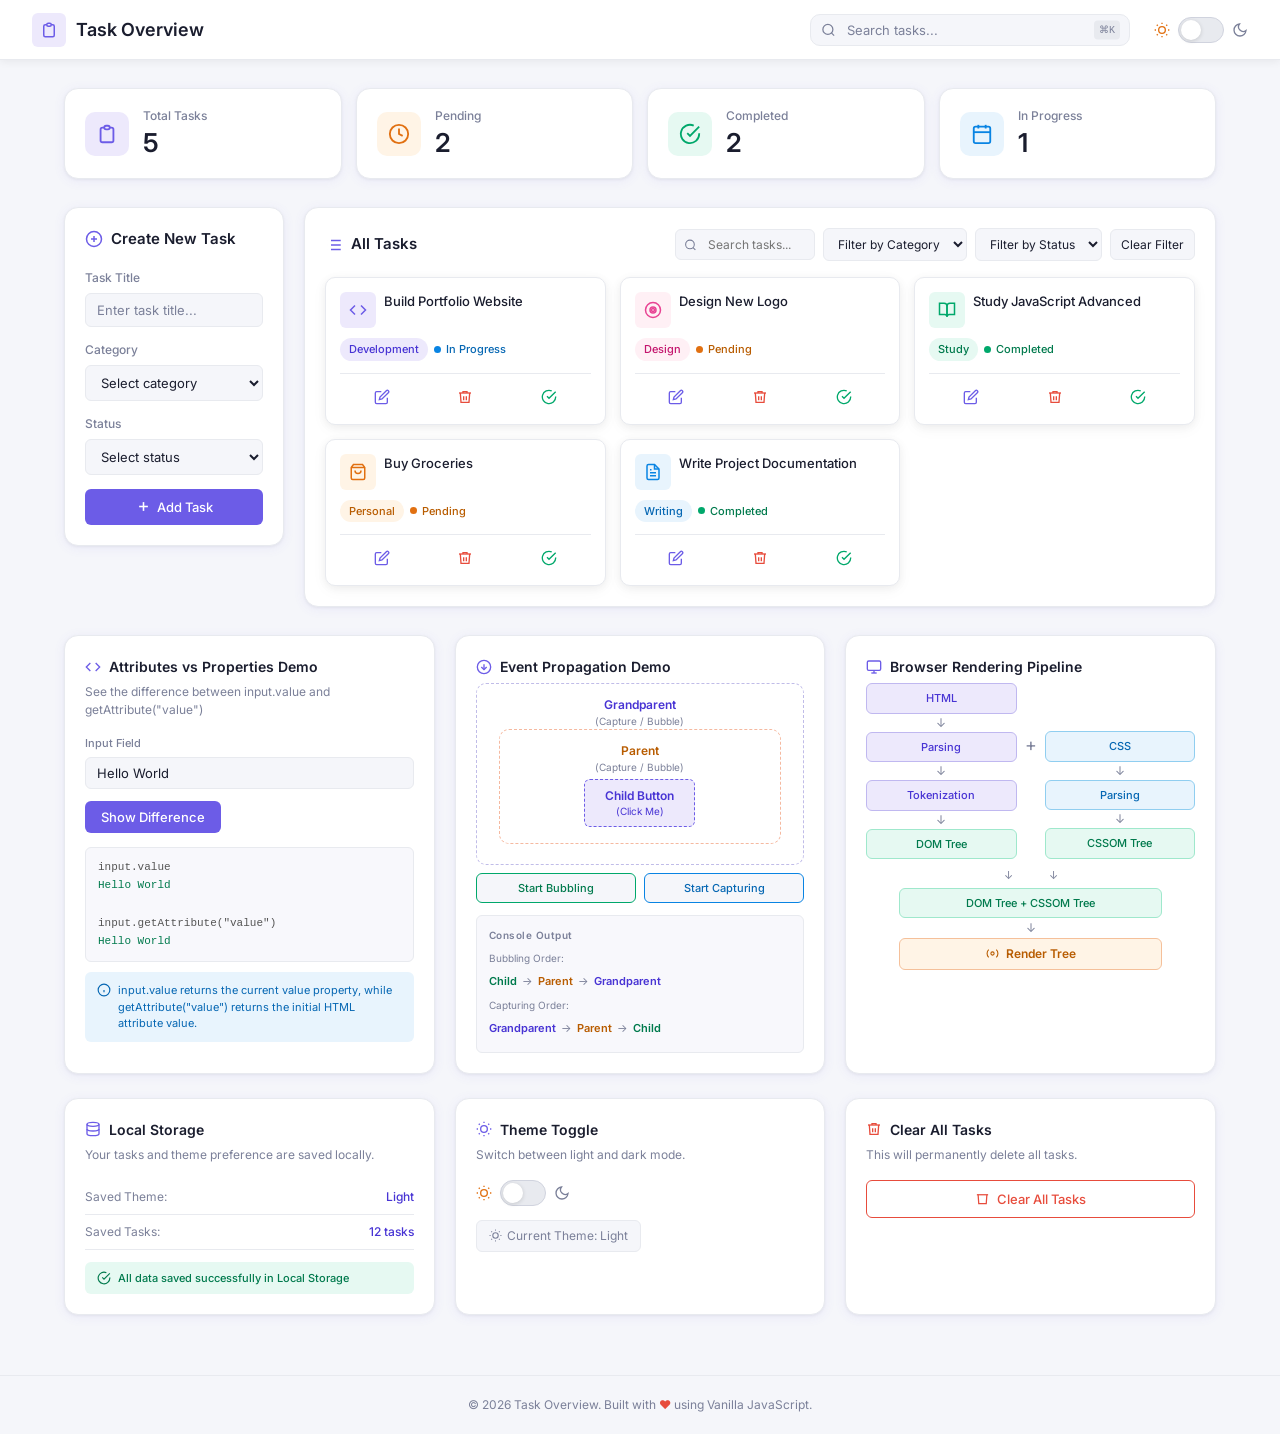
==== commit 0d7d2cd6: "in task-overview completed the filters" ====
--- a/task-overview/index.html
+++ b/task-overview/index.html
@@ -27,7 +27,7 @@
           <circle cx="11" cy="11" r="8" />
           <path d="M21 21l-4.35-4.35" />
         </svg>
-        <input type="text" placeholder="Search tasks..." />
+        <input class="js-nav-search-tasks" type="text" placeholder="Search tasks..." />
         <kbd>⌘K</kbd>
       </div>
       <div class="nav-toggle-row">
@@ -170,264 +170,74 @@
                   <circle cx="11" cy="11" r="8" />
                   <path d="M21 21l-4.35-4.35" />
                 </svg>
-                <input type="text" placeholder="Search tasks..." />
+                <input class="js-search-tasks" type="text" placeholder="Search tasks..." />
               </div>
-              <select class="ctrl-select">
+              <select class="ctrl-select js-filter-category">
                 <option>Filter by Category</option>
                 <option>Development</option>
                 <option>Design</option>
                 <option>Study</option>
                 <option>Personal</option>
+                <option>Writing</option>
               </select>
-              <select class="ctrl-select">
+              <select class="ctrl-select js-filter-status">
                 <option>Filter by Status</option>
                 <option>Pending</option>
                 <option>In Progress</option>
                 <option>Completed</option>
               </select>
+              <button class="clear-filter js-clear-filter">Clear Filter</button>
             </div>
           </div>
 
           <div class="tasks-grid js-tasks-grid">
-            <!-- Card 1 -->
-            <div class="task-card">
-              <div class="task-card-top">
-                <div class="task-icon-wrap Development">
-                  <svg viewBox="0 0 24 24" fill="none" stroke="currentColor" stroke-width="2">
-                    <polyline points="16 18 22 12 16 6" />
-                    <polyline points="8 6 2 12 8 18" />
-                  </svg>
-                </div>
-                <span class="task-name">Build Portfolio Website</span>
-              </div>
-              <div class="task-badge-row">
-                <span class="badge Development">Development</span>
-                <span class="status-dot inprogress">In Progress</span>
-              </div>
-              <div class="task-actions">
-                <button class="act-btn edit">
-                  <svg viewBox="0 0 24 24" fill="none" stroke="currentColor" stroke-width="2">
-                    <path d="M11 4H4a2 2 0 00-2 2v14a2 2 0 002 2h14a2 2 0 002-2v-7" />
-                    <path d="M18.5 2.5a2.121 2.121 0 013 3L12 15l-4 1 1-4 9.5-9.5z" />
-                  </svg>
-                </button>
-                <button class="act-btn del">
-                  <svg viewBox="0 0 24 24" fill="none" stroke="currentColor" stroke-width="2">
-                    <polyline points="3 6 5 6 21 6" />
-                    <path d="M19 6l-1 14H6L5 6" />
-                    <path d="M10 11v6M14 11v6" />
-                    <path d="M9 6V4h6v2" />
-                  </svg>
-                </button>
-                <button class="act-btn done">
-                  <svg viewBox="0 0 24 24" fill="none" stroke="currentColor" stroke-width="2">
-                    <path d="M22 11.08V12a10 10 0 11-5.93-9.14" />
-                    <polyline points="22 4 12 14.01 9 11.01" />
-                  </svg>
-                </button>
-              </div>
-            </div>
-            <!-- Card 2 -->
-            <div class="task-card">
-              <div class="task-card-top">
-                <div class="task-icon-wrap Design">
-                  <svg viewBox="0 0 24 24" fill="none" stroke="currentColor" stroke-width="2">
-                    <circle cx="12" cy="12" r="2" />
-                    <path d="M12 2a10 10 0 100 20 10 10 0 000-20z" />
-                    <path d="M12 8a4 4 0 100 8 4 4 0 000-8z" />
-                  </svg>
-                </div>
-                <span class="task-name">Design New Logo</span>
-                <span class="task-menu">⋯</span>
-              </div>
-              <div class="task-badge-row">
-                <span class="badge Design">Design</span>
-                <span class="status-dot pending">Pending</span>
-              </div>
-              <div class="task-actions">
-                <button class="act-btn edit">
-                  <svg viewBox="0 0 24 24" fill="none" stroke="currentColor" stroke-width="2">
-                    <path d="M11 4H4a2 2 0 00-2 2v14a2 2 0 002 2h14a2 2 0 002-2v-7" />
-                    <path d="M18.5 2.5a2.121 2.121 0 013 3L12 15l-4 1 1-4 9.5-9.5z" />
-                  </svg>
-                </button>
-                <button class="act-btn del">
-                  <svg viewBox="0 0 24 24" fill="none" stroke="currentColor" stroke-width="2">
-                    <polyline points="3 6 5 6 21 6" />
-                    <path d="M19 6l-1 14H6L5 6" />
-                    <path d="M10 11v6M14 11v6" />
-                    <path d="M9 6V4h6v2" />
-                  </svg>
-                </button>
-                <button class="act-btn done">
-                  <svg viewBox="0 0 24 24" fill="none" stroke="currentColor" stroke-width="2">
-                    <path d="M22 11.08V12a10 10 0 11-5.93-9.14" />
-                    <polyline points="22 4 12 14.01 9 11.01" />
-                  </svg>
-                </button>
-              </div>
-            </div>
-            <!-- Card 3 -->
-            <div class="task-card">
-              <div class="task-card-top">
-                <div class="task-icon-wrap Study">
-                  <svg viewBox="0 0 24 24" fill="none" stroke="currentColor" stroke-width="2">
-                    <path d="M2 3h6a4 4 0 014 4v14a3 3 0 00-3-3H2z" />
-                    <path d="M22 3h-6a4 4 0 00-4 4v14a3 3 0 013-3h7z" />
-                  </svg>
-                </div>
-                <span class="task-name">Study JavaScript Advanced</span>
-                <span class="task-menu">⋯</span>
-              </div>
-              <div class="task-badge-row">
-                <span class="badge Study">Study</span>
-                <span class="status-dot completed">Completed</span>
-              </div>
-              <div class="task-actions">
-                <button class="act-btn edit">
-                  <svg viewBox="0 0 24 24" fill="none" stroke="currentColor" stroke-width="2">
-                    <path d="M11 4H4a2 2 0 00-2 2v14a2 2 0 002 2h14a2 2 0 002-2v-7" />
-                    <path d="M18.5 2.5a2.121 2.121 0 013 3L12 15l-4 1 1-4 9.5-9.5z" />
-                  </svg>
-                </button>
-                <button class="act-btn del">
-                  <svg viewBox="0 0 24 24" fill="none" stroke="currentColor" stroke-width="2">
-                    <polyline points="3 6 5 6 21 6" />
-                    <path d="M19 6l-1 14H6L5 6" />
-                    <path d="M10 11v6M14 11v6" />
-                    <path d="M9 6V4h6v2" />
-                  </svg>
-                </button>
-                <button class="act-btn done">
-                  <svg viewBox="0 0 24 24" fill="none" stroke="currentColor" stroke-width="2">
-                    <path d="M22 11.08V12a10 10 0 11-5.93-9.14" />
-                    <polyline points="22 4 12 14.01 9 11.01" />
-                  </svg>
-                </button>
-              </div>
-            </div>
-            <!-- Card 4 -->
-            <div class="task-card">
-              <div class="task-card-top">
-                <div class="task-icon-wrap Personal">
-                  <svg viewBox="0 0 24 24" fill="none" stroke="currentColor" stroke-width="2">
-                    <path d="M6 2L3 6v14a2 2 0 002 2h14a2 2 0 002-2V6l-3-4z" />
-                    <line x1="3" y1="6" x2="21" y2="6" />
-                    <path d="M16 10a4 4 0 01-8 0" />
-                  </svg>
-                </div>
-                <span class="task-name">Buy Groceries</span>
-                <span class="task-menu">⋯</span>
-              </div>
-              <div class="task-badge-row">
-                <span class="badge Personal">Personal</span>
-                <span class="status-dot pending">Pending</span>
-              </div>
-              <div class="task-actions">
-                <button class="act-btn edit">
-                  <svg viewBox="0 0 24 24" fill="none" stroke="currentColor" stroke-width="2">
-                    <path d="M11 4H4a2 2 0 00-2 2v14a2 2 0 002 2h14a2 2 0 002-2v-7" />
-                    <path d="M18.5 2.5a2.121 2.121 0 013 3L12 15l-4 1 1-4 9.5-9.5z" />
-                  </svg>
-                </button>
-                <button class="act-btn del">
-                  <svg viewBox="0 0 24 24" fill="none" stroke="currentColor" stroke-width="2">
-                    <polyline points="3 6 5 6 21 6" />
-                    <path d="M19 6l-1 14H6L5 6" />
-                    <path d="M10 11v6M14 11v6" />
-                    <path d="M9 6V4h6v2" />
-                  </svg>
-                </button>
-                <button class="act-btn done">
-                  <svg viewBox="0 0 24 24" fill="none" stroke="currentColor" stroke-width="2">
-                    <path d="M22 11.08V12a10 10 0 11-5.93-9.14" />
-                    <polyline points="22 4 12 14.01 9 11.01" />
-                  </svg>
-                </button>
-              </div>
-            </div>
-            <!-- Card 5 -->
-            <div class="task-card">
-              <div class="task-card-top">
-                <div class="task-icon-wrap Development">
-                  <svg viewBox="0 0 24 24" fill="none" stroke="currentColor" stroke-width="2">
-                    <path d="M12 22s8-4 8-10V5l-8-3-8 3v7c0 6 8 10 8 10z" />
-                  </svg>
-                </div>
-                <span class="task-name">Fix Navbar Bug</span>
-                <span class="task-menu">⋯</span>
-              </div>
-              <div class="task-badge-row">
-                <span class="badge Development">Development</span>
-                <span class="status-dot inprogress">In Progress</span>
-              </div>
-              <div class="task-actions">
-                <button class="act-btn edit">
-                  <svg viewBox="0 0 24 24" fill="none" stroke="currentColor" stroke-width="2">
-                    <path d="M11 4H4a2 2 0 00-2 2v14a2 2 0 002 2h14a2 2 0 002-2v-7" />
-                    <path d="M18.5 2.5a2.121 2.121 0 013 3L12 15l-4 1 1-4 9.5-9.5z" />
-                  </svg>
-                </button>
-                <button class="act-btn del">
-                  <svg viewBox="0 0 24 24" fill="none" stroke="currentColor" stroke-width="2">
-                    <polyline points="3 6 5 6 21 6" />
-                    <path d="M19 6l-1 14H6L5 6" />
-                    <path d="M10 11v6M14 11v6" />
-                    <path d="M9 6V4h6v2" />
-                  </svg>
-                </button>
-                <button class="act-btn done">
-                  <svg viewBox="0 0 24 24" fill="none" stroke="currentColor" stroke-width="2">
-                    <path d="M22 11.08V12a10 10 0 11-5.93-9.14" />
-                    <polyline points="22 4 12 14.01 9 11.01" />
-                  </svg>
-                </button>
-              </div>
-            </div>
-            <!-- Card 6 -->
-            <div class="task-card">
-              <div class="task-card-top">
-                <div class="task-icon-wrap Writing">
-                  <svg viewBox="0 0 24 24" fill="none" stroke="currentColor" stroke-width="2">
-                    <path d="M14 2H6a2 2 0 00-2 2v16a2 2 0 002 2h12a2 2 0 002-2V8z" />
-                    <polyline points="14 2 14 8 20 8" />
-                    <line x1="16" y1="13" x2="8" y2="13" />
-                    <line x1="16" y1="17" x2="8" y2="17" />
-                    <polyline points="10 9 9 9 8 9" />
-                  </svg>
-                </div>
-                <span class="task-name">Write Project Documentation</span>
-                <span class="task-menu">⋯</span>
-              </div>
-              <div class="task-badge-row">
-                <span class="badge Writing">Writing</span>
-                <span class="status-dot completed">Completed</span>
-              </div>
-              <div class="task-actions">
-                <button class="act-btn edit">
-                  <svg viewBox="0 0 24 24" fill="none" stroke="currentColor" stroke-width="2">
-                    <path d="M11 4H4a2 2 0 00-2 2v14a2 2 0 002 2h14a2 2 0 002-2v-7" />
-                    <path d="M18.5 2.5a2.121 2.121 0 013 3L12 15l-4 1 1-4 9.5-9.5z" />
-                  </svg>
-                </button>
-                <button class="act-btn del">
-                  <svg viewBox="0 0 24 24" fill="none" stroke="currentColor" stroke-width="2">
-                    <polyline points="3 6 5 6 21 6" />
-                    <path d="M19 6l-1 14H6L5 6" />
-                    <path d="M10 11v6M14 11v6" />
-                    <path d="M9 6V4h6v2" />
-                  </svg>
-                </button>
-                <button class="act-btn done">
-                  <svg viewBox="0 0 24 24" fill="none" stroke="currentColor" stroke-width="2">
-                    <path d="M22 11.08V12a10 10 0 11-5.93-9.14" />
-                    <polyline points="22 4 12 14.01 9 11.01" />
-                  </svg>
-                </button>
-              </div>
-            </div>
-          </div>
-        </div>
+            <!-- task are created by js  -->
+          </div>
+        </div>
+      </div>
+
+      <div class="modal-overlay js-modal">
+        <form class="form-panel js-form">
+          <button class="close-modal js-close-modal" type="button">✕</button>
+          <h2>
+            <svg viewBox="0 0 24 24" fill="none" stroke="currentColor" stroke-width="2">
+              <path d="M11 4H4a2 2 0 00-2 2v14a2 2 0 002 2h14a2 2 0 002-2v-7" />
+              <path d="M18.5 2.5a2.121 2.121 0 013 3L12 15l-4 1 1-4 9.5-9.5z" />
+            </svg>
+            Edit Your Task
+          </h2>
+          <div class="form-group">
+            <label>Task Title</label>
+            <input class="js-task-input js-modal-task" type="text" placeholder="Enter task title..." />
+          </div>
+          <div class="form-group">
+            <label>Category</label>
+            <select class="js-category-input js-modal-category">
+              <option value="">Select category</option>
+              <option>Development</option>
+              <option>Design</option>
+              <option>Study</option>
+              <option>Personal</option>
+              <option>Writing</option>
+            </select>
+          </div>
+          <div class="form-group">
+            <label>Status</label>
+            <select class="js-status-input js-modal-status">
+              <option value="">Select status</option>
+              <option>Pending</option>
+              <option>In Progress</option>
+              <option>Completed</option>
+            </select>
+          </div>
+          <button class="add-btn" type="submit">
+            <svg viewBox="0 0 24 24" fill="none" stroke="currentColor" stroke-width="2">
+              <path d="M11 4H4a2 2 0 00-2 2v14a2 2 0 002 2h14a2 2 0 002-2v-7" />
+              <path d="M18.5 2.5a2.121 2.121 0 013 3L12 15l-4 1 1-4 9.5-9.5z" />
+            </svg>
+            Update Task
+          </button>
+        </form>
       </div>
 
       <!-- BOTTOM 3 COLS -->
@@ -529,9 +339,9 @@
             <div class="pipe-col">
               <div class="pipe-box pb-html">HTML</div>
               <div class="pipe-arr">↓</div>
-              <div class="pipe-box pb-step">Parsing</div>
+              <div class="pipe-box pb-html">Parsing</div>
               <div class="pipe-arr">↓</div>
-              <div class="pipe-box pb-step">Tokenization</div>
+              <div class="pipe-box pb-html">Tokenization</div>
               <div class="pipe-arr">↓</div>
               <div class="pipe-box pb-dom">DOM Tree</div>
             </div>
@@ -539,7 +349,7 @@
             <div class="pipe-col" style="padding-top: 48px">
               <div class="pipe-box pb-css">CSS</div>
               <div class="pipe-arr">↓</div>
-              <div class="pipe-box pb-step">Parsing</div>
+              <div class="pipe-box pb-css">Parsing</div>
               <div class="pipe-arr">↓</div>
               <div class="pipe-box pb-cssom">CSSOM Tree</div>
             </div>
@@ -658,13 +468,44 @@
             Clear All Tasks
           </h3>
           <p class="sub">This will permanently delete all tasks.</p>
-          <button class="clear-all-btn">
+          <button class="clear-all-btn js-clear-all-btn">
             <svg viewBox="0 0 24 24" fill="none" stroke="currentColor" stroke-width="2">
               <polyline points="3 6 5 6 21 6" />
               <path d="M19 6l-1 14H6L5 6" />
             </svg>
             Clear All Tasks
           </button>
+        </div>
+      </div>
+
+      <div class="delete-modal-overlay">
+        <div class="bottom-card">
+          <h3>
+            <svg viewBox="0 0 24 24" fill="none" stroke="currentColor" stroke-width="2" style="color: var(--red)">
+              <polyline points="3 6 5 6 21 6" />
+              <path d="M19 6l-1 14H6L5 6" />
+              <path d="M10 11v6M14 11v6" />
+              <path d="M9 6V4h6v2" />
+            </svg>
+            Clear All Tasks
+          </h3>
+          <p class="sub">Are you sure you want to delete all task?</p>
+          <div class="delete-opt-btn">
+            <button class="clear-all-btn keep-it js-keep-it">
+              <svg viewBox="0 0 24 24" fill="none" stroke="currentColor" stroke-width="2">
+                <path d="M22 11.08V12a10 10 0 11-5.93-9.14" />
+                <polyline points="22 4 12 14.01 9 11.01" />
+              </svg>
+              Keep It
+            </button>
+            <button class="clear-all-btn js-delete-anyway">
+              <svg viewBox="0 0 24 24" fill="none" stroke="currentColor" stroke-width="2">
+                <polyline points="3 6 5 6 21 6" />
+                <path d="M19 6l-1 14H6L5 6" />
+              </svg>
+              Delete Anyway
+            </button>
+          </div>
         </div>
       </div>
     </div>
--- a/task-overview/style.css
+++ b/task-overview/style.css
@@ -154,7 +154,6 @@
   height: 16px;
 }
 
-
 /* MAIN */
 .main {
   max-width: 1200px;
@@ -238,6 +237,7 @@
 
 /* FORM PANEL */
 .form-panel {
+  position: relative;
   background: var(--surface);
   border: 1px solid var(--border);
   border-radius: var(--radius-lg);
@@ -311,6 +311,44 @@
 .add-btn svg {
   width: 15px;
   height: 15px;
+}
+
+.modal-overlay {
+  display: none;
+  flex-direction: column;
+  position: fixed;
+  top: 0;
+  left: 0;
+  width: 100%;
+  height: 100%;
+  background-color: rgba(0, 0, 0, 0.6);
+  justify-content: center;
+  align-items: center;
+  z-index: 999;
+}
+
+.modal-overlay.active {
+  display: flex;
+}
+
+.modal-overlay form {
+  padding: 30px;
+  border-radius: 10px;
+  display: flex;
+  flex-direction: column;
+  gap: 10px;
+  width: clamp(280px, 40vw, 450px);
+}
+
+.close-modal {
+  position: absolute;
+  top: 15px;
+  right: 15px;
+  border: none;
+  background: none;
+  cursor: pointer;
+  font-size: 18px;
+  color: var(--text);
 }
 
 /* TASKS PANEL */
@@ -380,6 +418,30 @@
   font-family: inherit;
   cursor: pointer;
 }
+
+.clear-filter {
+  width: 100%;
+  height: 100%;
+  background: none;
+  border: 1px solid var(--border);
+  background: var(--bg);
+  color: var(--text);
+  border-radius: var(--radius-sm);
+  padding: 7px 10px;
+  font-size: 12px;
+  cursor: pointer;
+  white-space: nowrap;
+  display: flex;
+  flex: 1;
+  align-items: center;
+  justify-content: center;
+  font-family: inherit;
+  transition: background 0.12s;
+}
+.clear-filter:hover {
+  background: var(--red-light);
+}
+
 .tasks-grid {
   display: grid;
   grid-template-columns: repeat(3, minmax(0, 1fr));
@@ -537,6 +599,7 @@
   display: flex;
   align-items: center;
   transition: background 0.12s;
+  position: relative;
 }
 .act-btn svg {
   width: 16px;
@@ -561,66 +624,45 @@
   background: var(--green-light);
 }
 
-/* FILTERS */
-.filter-section {
+.act-btn::after {
+  content: attr(data-tooltip);
+  position: absolute;
+  left: 50%;
+  bottom: calc(100% + 10px);
+  transform: translateX(-50%) translateY(5px);
   background: var(--surface);
-  border: 1px solid var(--border);
-  border-radius: var(--radius-lg);
-  padding: 18px 20px;
-  margin-bottom: 24px;
-  box-shadow: var(--shadow-card);
-}
-.filter-section h3 {
-  font-size: 14px;
-  font-weight: 600;
-  margin-bottom: 14px;
-  display: flex;
-  align-items: center;
-  gap: 8px;
-}
-.filter-section h3 svg {
-  width: 16px;
-  height: 16px;
-  color: var(--muted);
-}
-.filter-row {
-  display: flex;
-  gap: 10px;
-  align-items: center;
-  flex-wrap: wrap;
-}
-.filter-select {
-  border: 1px solid var(--border);
-  border-radius: var(--radius-sm);
-  padding: 8px 12px;
-  font-size: 13px;
-  color: var(--text);
-  background: var(--bg);
-  outline: none;
-  font-family: inherit;
-  cursor: pointer;
-  min-width: 150px;
-}
-.clear-filter-btn {
-  display: flex;
-  align-items: center;
-  gap: 6px;
-  background: none;
-  border: 1px solid var(--border);
-  border-radius: var(--radius-sm);
-  padding: 8px 14px;
-  font-size: 13px;
-  color: var(--muted);
-  cursor: pointer;
-  font-family: inherit;
-}
-.clear-filter-btn svg {
-  width: 14px;
-  height: 14px;
-}
-.clear-filter-btn:hover {
-  color: var(--text);
-  border-color: var(--muted);
+  color: var(--text);
+  padding: 6px 10px;
+  border-radius: 6px;
+  font-size: 12px;
+  font-weight: 500;
+  white-space: nowrap;
+  opacity: 0;
+  visibility: hidden;
+  transition: 0.2s;
+  box-shadow: 0 6px 20px rgba(0, 0, 0, 0.15);
+  pointer-events: none;
+}
+
+.act-btn::before {
+  content: "";
+  position: absolute;
+  left: 50%;
+  bottom: calc(100% + 4px);
+  transform: translateX(-50%) translateY(5px);
+  border: 6px solid transparent;
+  border-top-color: white;
+  opacity: 0;
+  visibility: hidden;
+  transition: 0.2s;
+  pointer-events: none;
+}
+
+.act-btn:hover::after,
+.act-btn:hover::before {
+  opacity: 1;
+  visibility: visible;
+  transform: translateX(-50%) translateY(0);
 }
 
 /* BOTTOM 3-COL */
@@ -1004,7 +1046,9 @@
   font-size: 13px;
   font-weight: 500;
   cursor: pointer;
-  display: flex;
+  white-space: nowrap;
+  display: flex;
+  flex: 1;
   align-items: center;
   justify-content: center;
   gap: 7px;
@@ -1020,6 +1064,38 @@
   height: 15px;
 }
 
+.keep-it{
+  border:1.5px solid var(--green);
+  color: var(--green);
+}
+.keep-it:hover{
+  background: var(--green-light);
+}
+
+.delete-opt-btn {
+  display: flex;
+  gap: 20px;
+}
+
+.delete-modal-overlay {
+  display: none;
+  flex-direction: column;
+  position: fixed;
+  top: 0;
+  left: 0;
+  width: 100%;
+  height: 100%;
+  background-color: rgba(0, 0, 0, 0.6);
+  justify-content: center;
+  align-items: center;
+  z-index: 999;
+}
+
+.delete-modal-overlay.active{
+  display: flex;
+}
+
+
 /* FOOTER */
 .footer {
   text-align: center;
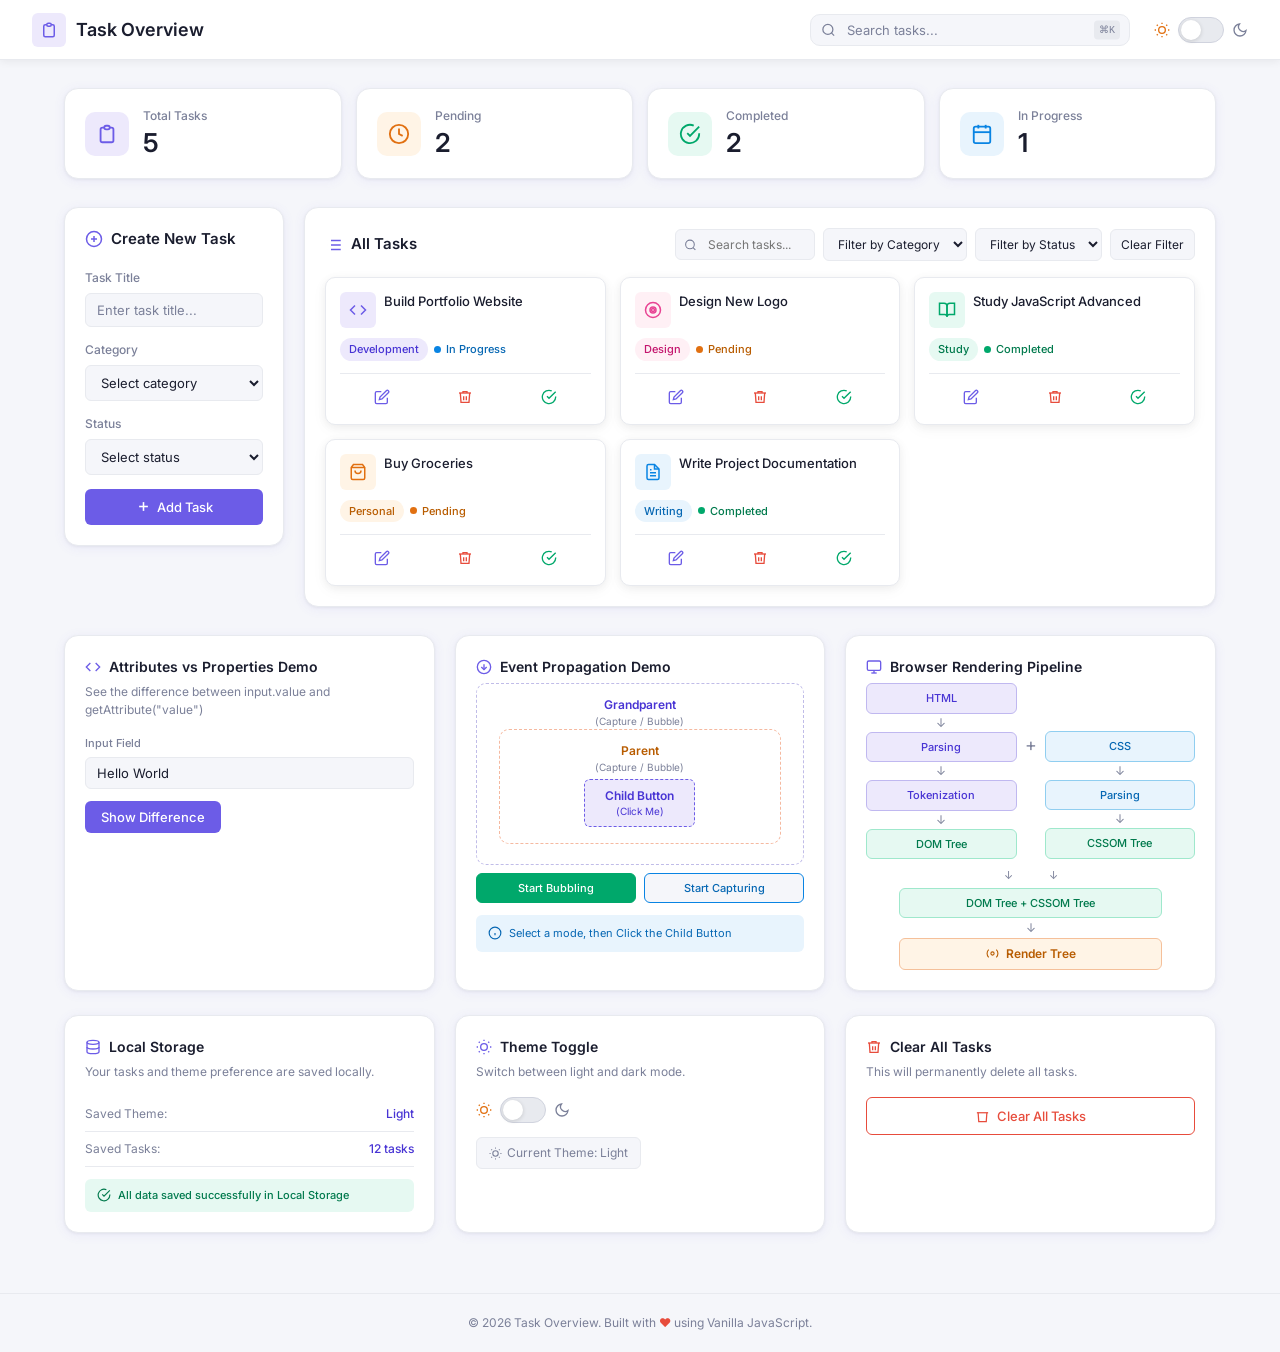
==== commit b0473c7c: "in task-overview completed the both demo" ====
--- a/task-overview/index.html
+++ b/task-overview/index.html
@@ -254,25 +254,10 @@
           <p class="sub">See the difference between input.value and getAttribute("value")</p>
           <div class="attr-input-wrap">
             <label>Input Field</label>
-            <input class="attr-input" type="text" value="Hello World" />
-          </div>
-          <button class="show-diff-btn">Show Difference</button>
-          <div class="code-block">
-            <div><span class="code-key">input.value</span></div>
-            <div><span class="code-val">Hello World</span></div>
-            <br />
-            <div><span class="code-key">input.getAttribute("value")</span></div>
-            <div><span class="code-val">Hello World</span></div>
-          </div>
-          <div class="info-note">
-            <svg viewBox="0 0 24 24" fill="none" stroke="currentColor" stroke-width="2">
-              <circle cx="12" cy="12" r="10" />
-              <line x1="12" y1="16" x2="12" y2="12" />
-              <line x1="12" y1="8" x2="12.01" y2="8" />
-            </svg>
-            input.value returns the current value property, while getAttribute("value") returns the initial HTML
-            attribute value.
-          </div>
+            <input class="attr-input js-attr-input" type="text" value="Hello World" />
+          </div>
+          <button class="show-diff-btn js-show-diff-btn">Show Difference</button>
+          <div class="js-diff-code-console"></div>
         </div>
 
         <!-- Event Prop Demo -->
@@ -291,37 +276,23 @@
             <div class="prop-box prop-parent">
               <div class="box-label">Parent</div>
               <div class="box-sub">(Capture / Bubble)</div>
-              <button class="child-btn">
+              <button class="child-btn js-child-btn">
                 Child Button<br /><span style="font-size: 10px; font-weight: 400">(Click Me)</span>
               </button>
             </div>
           </div>
           <div class="prop-btns">
-            <button class="prop-btn bubble">Start Bubbling</button>
-            <button class="prop-btn capture">Start Capturing</button>
-          </div>
-          <div class="console-box">
-            <div class="console-label">Console Output</div>
-            <div class="c-order">
-              <span style="color: var(--muted); font-size: 10px">Bubbling Order:</span>
-            </div>
-            <div class="c-order">
-              <span class="c-child">Child</span>
-              <span class="c-arr">→</span>
-              <span class="c-parent">Parent</span>
-              <span class="c-arr">→</span>
-              <span class="c-gp">Grandparent</span>
-            </div>
-            <div class="c-order" style="margin-top: 4px">
-              <span style="color: var(--muted); font-size: 10px">Capturing Order:</span>
-            </div>
-            <div class="c-order">
-              <span class="c-gp">Grandparent</span>
-              <span class="c-arr">→</span>
-              <span class="c-parent">Parent</span>
-              <span class="c-arr">→</span>
-              <span class="c-child">Child</span>
-            </div>
+            <button class="prop-btn bubble js-prop-bubble active">Start Bubbling</button>
+            <button class="prop-btn capture js-prop-capture">Start Capturing</button>
+          </div>
+          <div class="js-prop-code-console"></div>
+          <div class="info-note" style="margin-top: 10px;">
+            <svg viewBox="0 0 24 24" fill="none" stroke="currentColor" stroke-width="2">
+              <circle cx="12" cy="12" r="10" />
+              <line x1="12" y1="16" x2="12" y2="12" />
+              <line x1="12" y1="8" x2="12.01" y2="8" />
+            </svg>
+            <span class="js-info-note">Select a mode, then Click the Child Button </span>
           </div>
         </div>
 
--- a/task-overview/style.css
+++ b/task-overview/style.css
@@ -741,7 +741,6 @@
   border: 1px solid var(--border);
   border-radius: var(--radius-sm);
   padding: 10px 12px;
-  font-family: "Courier New", monospace;
   font-size: 11px;
   line-height: 1.7;
   margin-bottom: 10px;
@@ -835,6 +834,15 @@
   border-color: var(--blue);
   color: var(--blue-text);
 }
+.prop-btn.bubble.active{
+  background: var(--green);
+  color: #fff;
+}
+.prop-btn.capture.active{
+  background: var(--blue);
+  color: #fff;
+}
+
 .console-box {
   background: #f8f8fc;
   border: 1px solid var(--border);
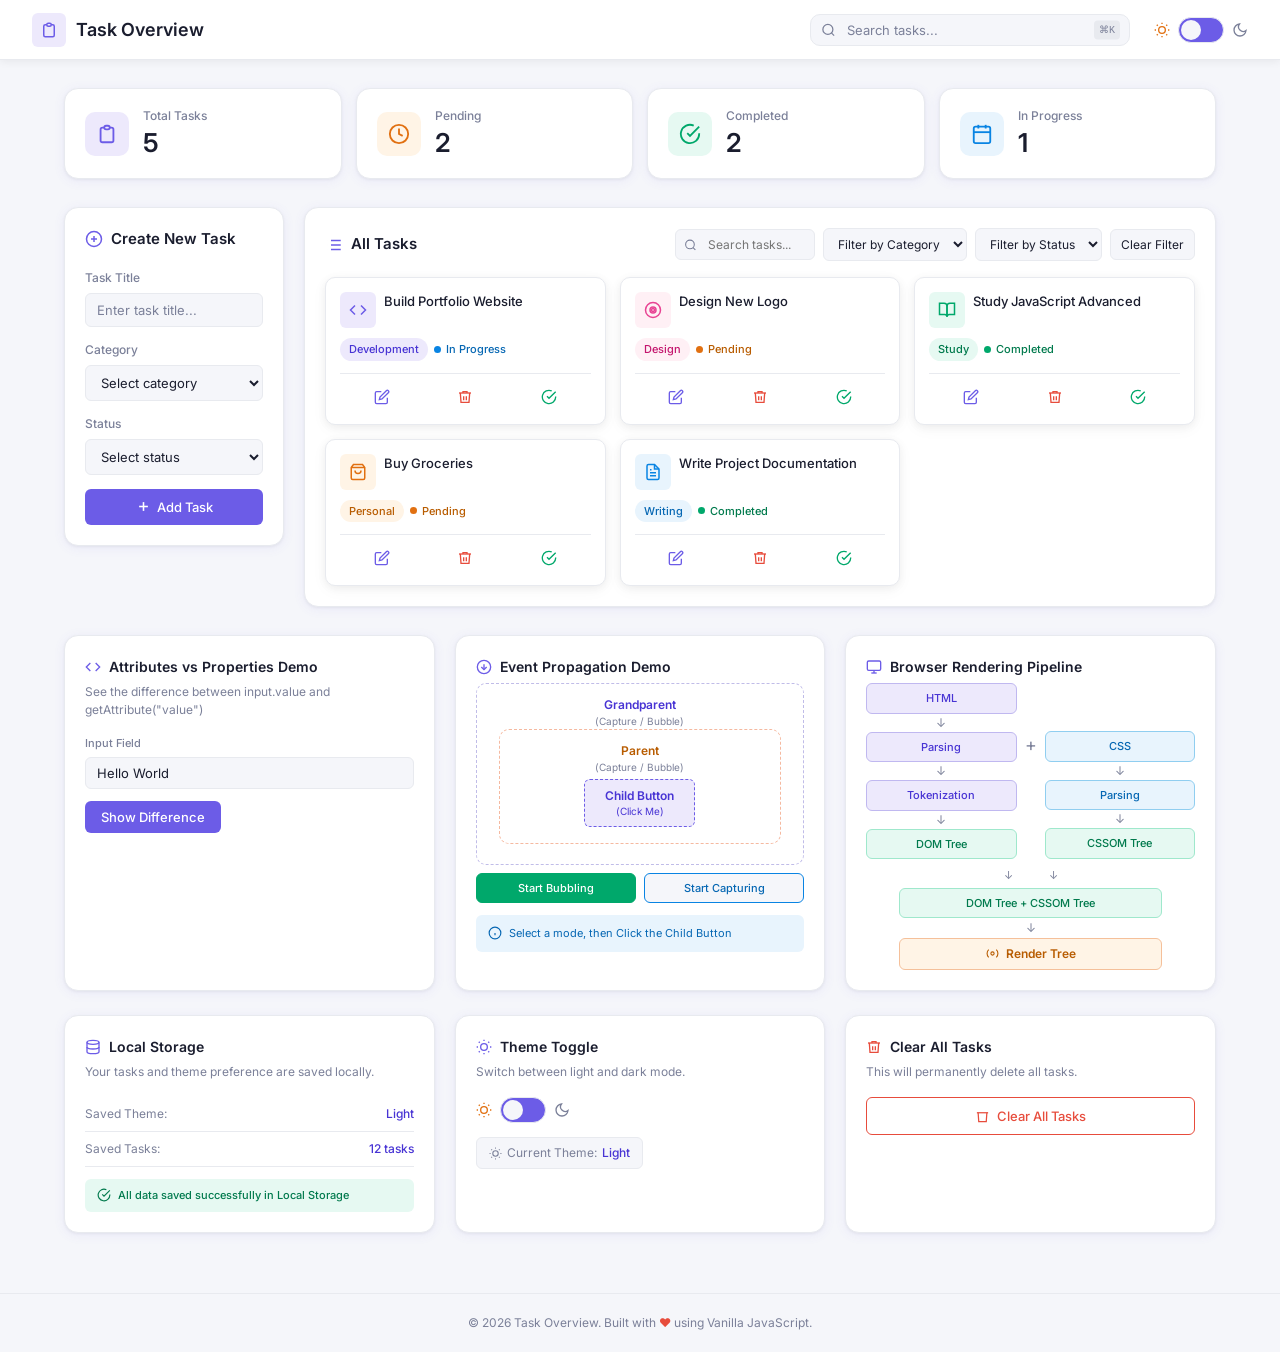
==== commit 50a3243a: "in task-overview completed the theme toggle" ====
--- a/task-overview/index.html
+++ b/task-overview/index.html
@@ -43,7 +43,7 @@
             <line x1="4.22" y1="19.78" x2="5.64" y2="18.36" />
             <line x1="18.36" y1="5.64" x2="19.78" y2="4.22" />
           </svg>
-          <div class="toggle-track"><div class="toggle-thumb"></div></div>
+          <div class="toggle-track js-toggle-track"><div class="toggle-thumb js-toggle-thumb"></div></div>
           <svg viewBox="0 0 24 24" fill="none" stroke="currentColor" stroke-width="2" style="color: var(--muted)">
             <path d="M21 12.79A9 9 0 1111.21 3 7 7 0 0021 12.79z" />
           </svg>
@@ -286,7 +286,7 @@
             <button class="prop-btn capture js-prop-capture">Start Capturing</button>
           </div>
           <div class="js-prop-code-console"></div>
-          <div class="info-note" style="margin-top: 10px;">
+          <div class="info-note" style="margin-top: 10px">
             <svg viewBox="0 0 24 24" fill="none" stroke="currentColor" stroke-width="2">
               <circle cx="12" cy="12" r="10" />
               <line x1="12" y1="16" x2="12" y2="12" />
@@ -400,7 +400,7 @@
                 <line x1="4.22" y1="19.78" x2="5.64" y2="18.36" />
                 <line x1="18.36" y1="5.64" x2="19.78" y2="4.22" />
               </svg>
-              <div class="toggle-track"><div class="toggle-thumb"></div></div>
+              <div class="toggle-track js-bottom-toggle-track"><div class="toggle-thumb js-bottom-toggle-thumb"></div></div>
               <svg viewBox="0 0 24 24" fill="none" stroke="currentColor" stroke-width="2" style="color: var(--muted)">
                 <path d="M21 12.79A9 9 0 1111.21 3 7 7 0 0021 12.79z" />
               </svg>
@@ -424,7 +424,7 @@
               <line x1="4.22" y1="19.78" x2="5.64" y2="18.36" />
               <line x1="18.36" y1="5.64" x2="19.78" y2="4.22" />
             </svg>
-            Current Theme: Light
+            Current Theme: <span class="ls-val js-current-theme">Light</span>
           </div>
         </div>
 
--- a/task-overview/style.css
+++ b/task-overview/style.css
@@ -11,10 +11,14 @@
   --surface: #ffffff;
   --border: #e8eaef;
   --text: #1a1d2e;
+  --prop-text: #ffffff;
   --muted: #7b8099;
   --purple: #6c5ce7;
   --purple-light: #ede9fc;
   --purple-text: #4834d4;
+  --pink: #e84393;
+  --pink-light: #fff0f5;
+  --pink-text: #c4166e;
   --orange: #e17011;
   --orange-light: #fff4e6;
   --orange-text: #b85c00;
@@ -34,12 +38,42 @@
   --shadow-card: 0 2px 12px rgba(108, 92, 231, 0.08), 0 1px 3px rgba(0, 0, 0, 0.05);
 }
 
+.dark-theme {
+  --bg: #14151c;
+  --surface: #1c1d27;
+  --border: #2a2c38;
+  --text: #e8e9f0;
+  --prop-text: #14151c;
+  --muted: #8b8fa3;
+  --purple: #8b7cf6;
+  --purple-light: #2a2447;
+  --purple-text: #b3a4ff;
+  --pink: #f06bb3;
+  --pink-light: #3a1f30;
+  --pink-text: #ff9bd1;
+  --orange: #f3954a;
+  --orange-light: #3a2818;
+  --orange-text: #ffb377;
+  --green: #2dd897;
+  --green-light: #16332a;
+  --green-text: #5fe6b3;
+  --blue: #4aa3f5;
+  --blue-light: #182a3a;
+  --blue-text: #7cc4ff;
+  --red: #ff6b6b;
+  --red-light: #3a1f1f;
+  --shadow-sm: 0 2px 8px rgba(0, 0, 0, 0.4);
+  --shadow-md: 0 4px 16px rgba(0, 0, 0, 0.5);
+  --shadow-card: 0 2px 12px rgba(139, 124, 246, 0.15), 0 1px 3px rgba(0, 0, 0, 0.3);
+}
+
 body {
   font-family: "Inter", sans-serif;
   background: var(--bg);
   color: var(--text);
   font-size: 14px;
   line-height: 1.5;
+  transition: all .15s;
 }
 
 /* NAVBAR */
@@ -489,8 +523,8 @@
   color: var(--purple);
 }
 .task-icon-wrap.Design {
-  background: #fff0f5;
-  color: #e84393;
+  background: var(--pink-light);
+  color: var(--pink);
 }
 .task-icon-wrap.Study {
   background: var(--green-light);
@@ -535,8 +569,8 @@
   color: var(--purple-text);
 }
 .badge.Design {
-  background: #fff0f5;
-  color: #c4166e;
+  background: var(--pink-light);
+  color: var(--pink-text);
 }
 .badge.Study {
   background: var(--green-light);
@@ -737,7 +771,7 @@
   background: var(--purple-text);
 }
 .code-block {
-  background: #f8f8fc;
+  background: var(--bg);
   border: 1px solid var(--border);
   border-radius: var(--radius-sm);
   padding: 10px 12px;
@@ -834,17 +868,17 @@
   border-color: var(--blue);
   color: var(--blue-text);
 }
-.prop-btn.bubble.active{
+.prop-btn.bubble.active {
   background: var(--green);
-  color: #fff;
-}
-.prop-btn.capture.active{
+  color: var(--prop-text);
+}
+.prop-btn.capture.active {
   background: var(--blue);
-  color: #fff;
+  color: var(--prop-text);
 }
 
 .console-box {
-  background: #f8f8fc;
+  background: var(--bg);
   border: 1px solid var(--border);
   border-radius: var(--radius-sm);
   padding: 10px 12px;
@@ -1006,22 +1040,23 @@
 .toggle-track {
   width: 46px;
   height: 26px;
-  background: var(--border);
+  background: var(--purple);
   border-radius: 20px;
   position: relative;
   cursor: pointer;
   transition: background 0.2s;
-  border: 1px solid #d0d3de;
+  border: 1px solid var(--border);
 }
 .toggle-thumb {
   width: 20px;
   height: 20px;
-  background: #fff;
+  background: var(--bg);
   border-radius: 50%;
   position: absolute;
   top: 2px;
   left: 2px;
-  box-shadow: 0 1px 4px rgba(0, 0, 0, 0.15);
+  box-shadow: 0 1px 4px var(--shadow-sm);
+  transition: transform 0.15s;
 }
 .toggle-icons {
   display: flex;
@@ -1042,6 +1077,13 @@
   display: inline-flex;
   align-items: center;
   gap: 5px;
+}
+.dark-theme .toggle-icons svg:last-child{
+  fill: var(--muted);
+}
+
+.toggle-thumb.active {
+  transform: translateX(20px);
 }
 
 .clear-all-btn {
@@ -1072,11 +1114,11 @@
   height: 15px;
 }
 
-.keep-it{
-  border:1.5px solid var(--green);
+.keep-it {
+  border: 1.5px solid var(--green);
   color: var(--green);
 }
-.keep-it:hover{
+.keep-it:hover {
   background: var(--green-light);
 }
 
@@ -1099,10 +1141,9 @@
   z-index: 999;
 }
 
-.delete-modal-overlay.active{
-  display: flex;
-}
-
+.delete-modal-overlay.active {
+  display: flex;
+}
 
 /* FOOTER */
 .footer {
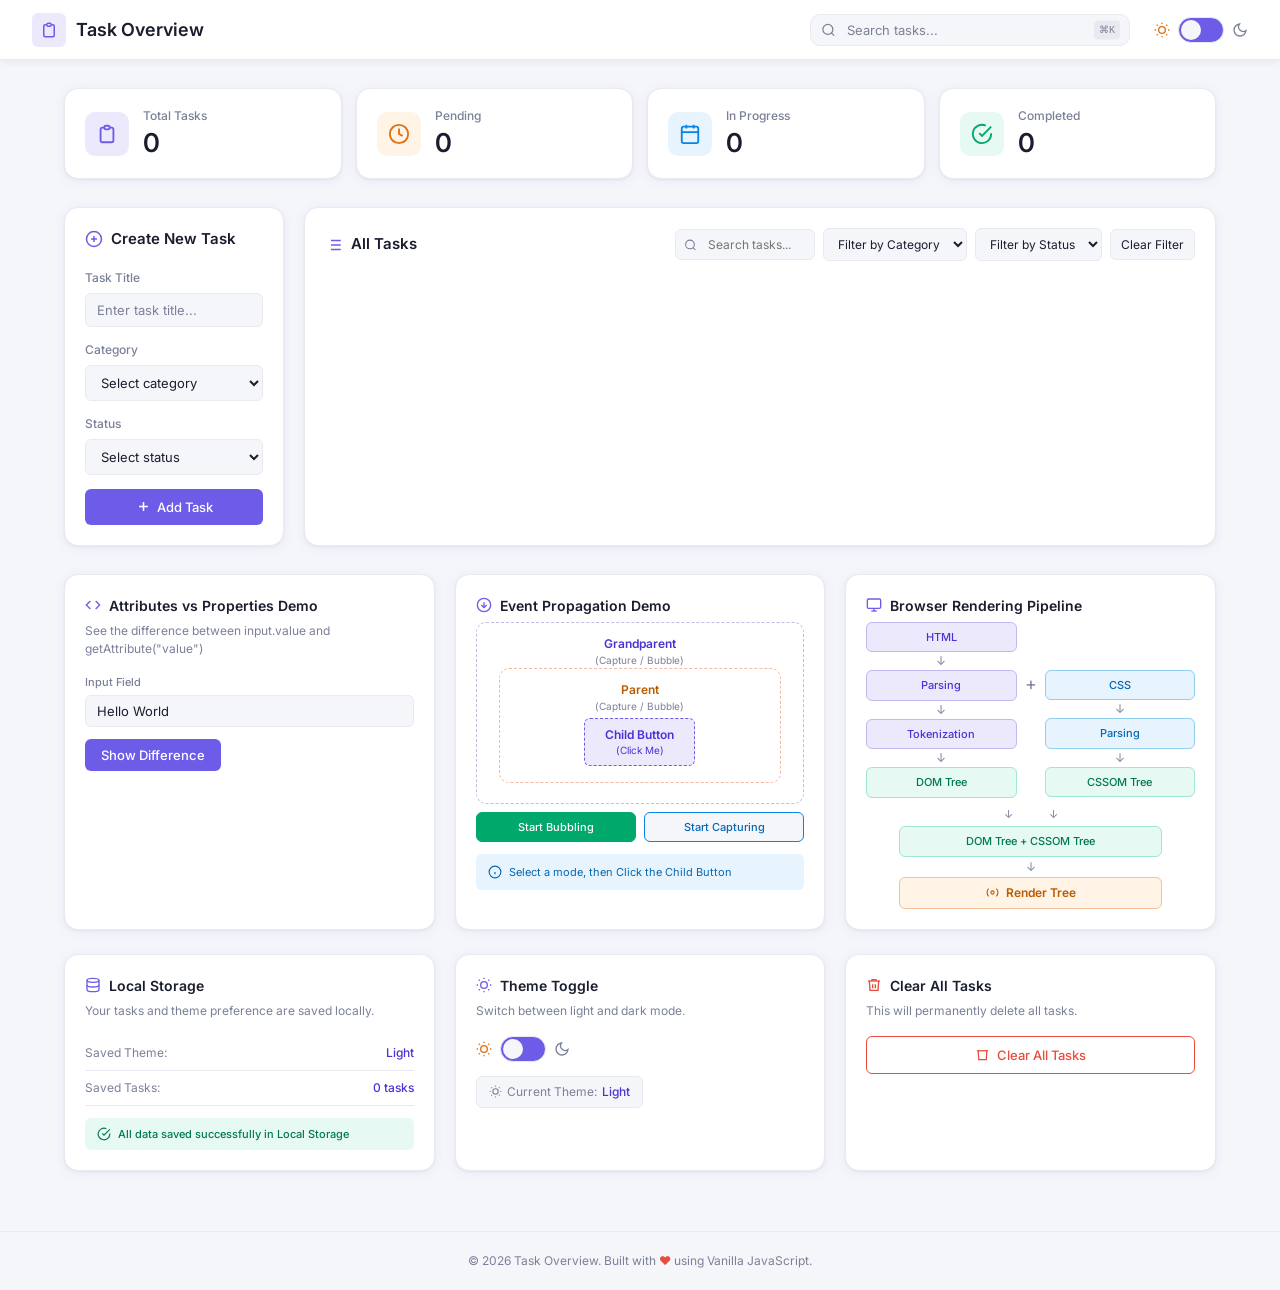
==== commit a3d92ed9: "in task-overview implement the local storage" ====
--- a/task-overview/index.html
+++ b/task-overview/index.html
@@ -80,18 +80,6 @@
           </div>
         </div>
         <div class="stat-card">
-          <div class="stat-icon green">
-            <svg viewBox="0 0 24 24" fill="none" stroke="currentColor" stroke-width="2">
-              <path d="M22 11.08V12a10 10 0 11-5.93-9.14" />
-              <polyline points="22 4 12 14.01 9 11.01" />
-            </svg>
-          </div>
-          <div class="stat-info">
-            <div class="stat-label">Completed</div>
-            <div class="stat-value js-completed-tasks">0</div>
-          </div>
-        </div>
-        <div class="stat-card">
           <div class="stat-icon blue">
             <svg viewBox="0 0 24 24" fill="none" stroke="currentColor" stroke-width="2">
               <rect x="3" y="4" width="18" height="18" rx="2" ry="2" />
@@ -103,6 +91,18 @@
           <div class="stat-info">
             <div class="stat-label">In Progress</div>
             <div class="stat-value js-inprogress-tasks">0</div>
+          </div>
+        </div>
+        <div class="stat-card">
+          <div class="stat-icon green">
+            <svg viewBox="0 0 24 24" fill="none" stroke="currentColor" stroke-width="2">
+              <path d="M22 11.08V12a10 10 0 11-5.93-9.14" />
+              <polyline points="22 4 12 14.01 9 11.01" />
+            </svg>
+          </div>
+          <div class="stat-info">
+            <div class="stat-label">Completed</div>
+            <div class="stat-value js-completed-tasks">0</div>
           </div>
         </div>
       </div>
@@ -360,8 +360,8 @@
             Local Storage
           </h3>
           <p class="sub">Your tasks and theme preference are saved locally.</p>
-          <div class="ls-row"><span class="ls-key">Saved Theme:</span><span class="ls-val">Light</span></div>
-          <div class="ls-row"><span class="ls-key">Saved Tasks:</span><span class="ls-val">12 tasks</span></div>
+          <div class="ls-row"><span class="ls-key">Saved Theme:</span><span class="ls-val js-saved-theme">Light</span></div>
+          <div class="ls-row"><span class="ls-key">Saved Tasks:</span><span class="ls-val js-saved-tasks">12 tasks</span></div>
           <div class="ls-success">
             <svg viewBox="0 0 24 24" fill="none" stroke="currentColor" stroke-width="2">
               <path d="M22 11.08V12a10 10 0 11-5.93-9.14" />
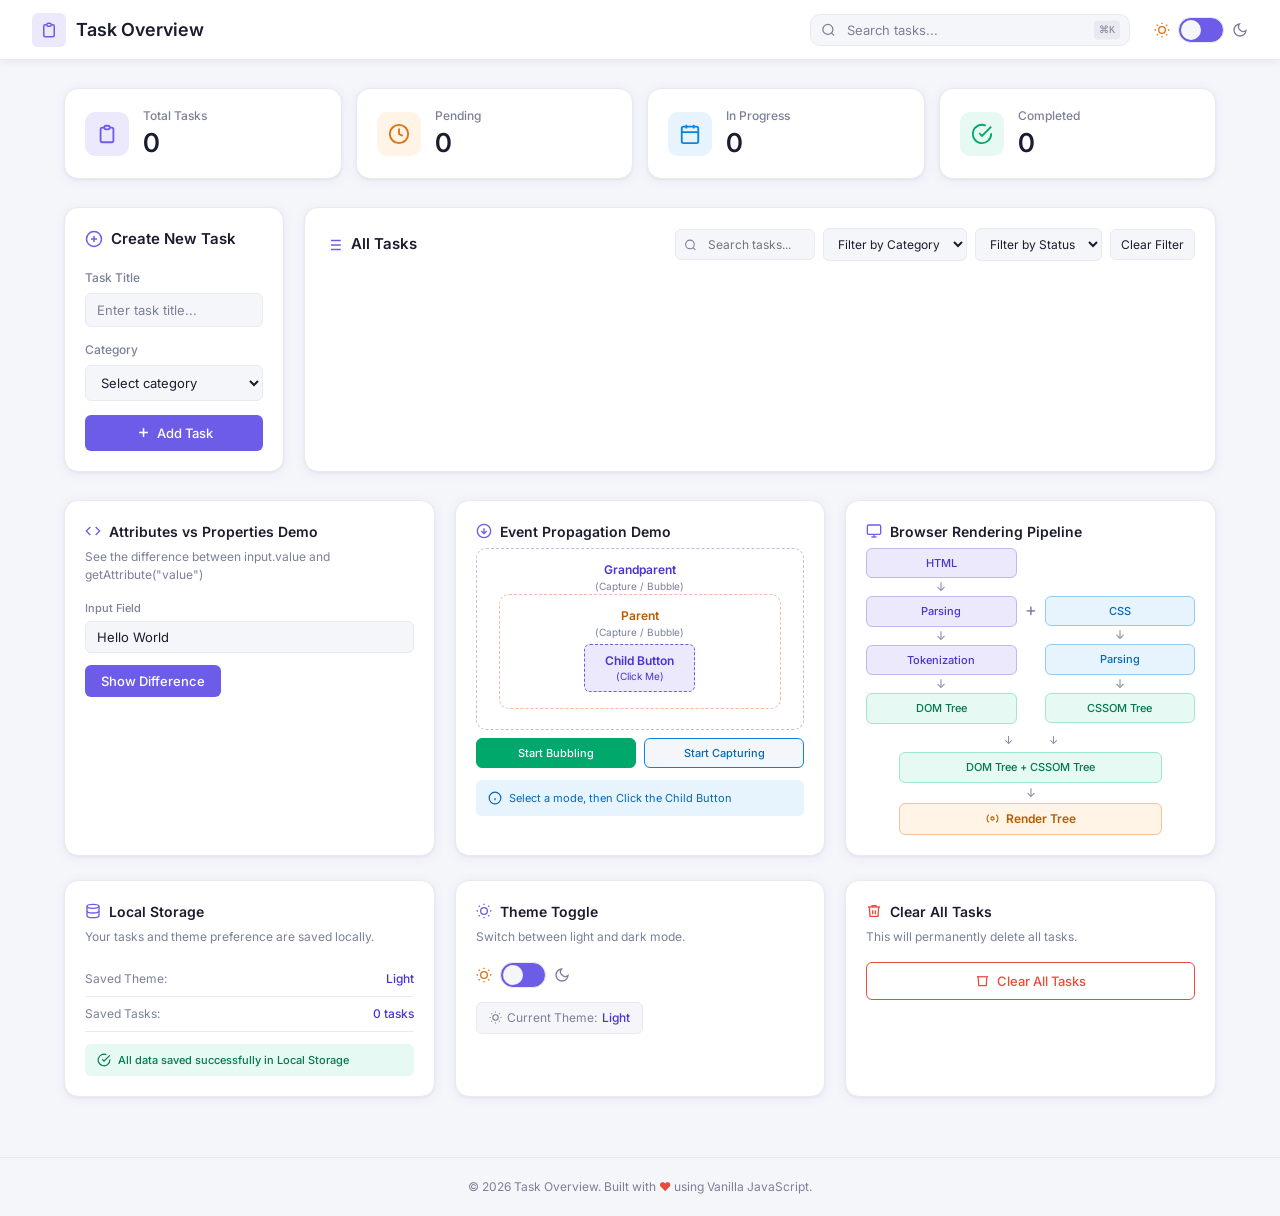
==== commit 2c924f0a: "task-overview completed" ====
--- a/task-overview/index.html
+++ b/task-overview/index.html
@@ -120,11 +120,11 @@
           </h2>
           <div class="form-group">
             <label>Task Title</label>
-            <input class="js-task-input" type="text" placeholder="Enter task title..." />
+            <input class="js-task-input" type="text" placeholder="Enter task title..." required/>
           </div>
           <div class="form-group">
             <label>Category</label>
-            <select class="js-category-input">
+            <select class="js-category-input" required >
               <option value="">Select category</option>
               <option>Development</option>
               <option>Design</option>
@@ -133,7 +133,7 @@
               <option>Writing</option>
             </select>
           </div>
-          <div class="form-group">
+          <!-- <div class="form-group">
             <label>Status</label>
             <select class="js-status-input">
               <option value="">Select status</option>
@@ -141,7 +141,7 @@
               <option>In Progress</option>
               <option>Completed</option>
             </select>
-          </div>
+          </div> -->
           <button class="add-btn" type="submit">
             <svg viewBox="0 0 24 24" fill="none" stroke="currentColor" stroke-width="2.5">
               <line x1="12" y1="5" x2="12" y2="19" />
--- a/task-overview/style.css
+++ b/task-overview/style.css
@@ -73,7 +73,7 @@
   color: var(--text);
   font-size: 14px;
   line-height: 1.5;
-  transition: all .15s;
+  transition: all 0.15s;
 }
 
 /* NAVBAR */
@@ -1078,7 +1078,7 @@
   align-items: center;
   gap: 5px;
 }
-.dark-theme .toggle-icons svg:last-child{
+.dark-theme .toggle-icons svg:last-child {
   fill: var(--muted);
 }
 
@@ -1157,3 +1157,209 @@
 .footer span {
   color: var(--red);
 }
+
+/* responsive  */
+
+@media (max-width: 1024px) {
+  .stats-grid {
+    grid-template-columns: repeat(2, 1fr);
+  }
+
+  .content-grid {
+    grid-template-columns: 1fr;
+  }
+
+  .tasks-grid {
+    grid-template-columns: repeat(2, 1fr);
+  }
+
+  .bottom-grid {
+    grid-template-columns: repeat(2, 1fr);
+  }
+
+  .bottom-grid:last-of-type .bottom-card:last-child {
+    grid-column: 1 / -1;
+  }
+}
+
+@media (max-width: 768px) {
+  .navbar {
+    padding: 0 16px;
+    gap: 12px;
+    flex-wrap: wrap;
+    height: auto;
+    padding-top: 10px;
+    padding-bottom: 10px;
+  }
+
+  .nav-search {
+    display: none;
+  }
+
+  .nav-search kbd {
+    display: none;
+  }
+
+  .main {
+    padding: 16px 12px;
+  }
+
+  .stats-grid {
+    grid-template-columns: repeat(2, 1fr);
+    gap: 10px;
+    margin-bottom: 16px;
+  }
+
+  .stat-card {
+    padding: 14px;
+    gap: 10px;
+  }
+
+  .stat-icon {
+    width: 36px;
+    height: 36px;
+  }
+
+  .stat-icon svg {
+    width: 18px;
+    height: 18px;
+  }
+
+  .stat-value {
+    font-size: 20px;
+  }
+
+  .content-grid {
+    grid-template-columns: 1fr;
+    gap: 14px;
+    margin-bottom: 16px;
+  }
+
+  .tasks-header {
+    flex-direction: column;
+    align-items: flex-start;
+    gap: 10px;
+  }
+
+  .tasks-controls {
+    width: 100%;
+    flex-wrap: wrap;
+    gap: 6px;
+  }
+
+  .ctrl-search {
+    width: 100%;
+    flex: 1 1 100%;
+  }
+
+  .ctrl-search input {
+    width: 100%;
+  }
+
+  .ctrl-select {
+    flex: 1;
+    min-width: 0;
+    font-size: 11px;
+  }
+
+  .clear-filter {
+    flex: 1 1 100%;
+  }
+
+  .tasks-grid {
+    grid-template-columns: 1fr;
+    gap: 10px;
+  }
+
+  .bottom-grid {
+    grid-template-columns: 1fr;
+    gap: 14px;
+    margin-bottom: 16px;
+  }
+
+  .bottom-grid:last-of-type .bottom-card:last-child {
+    grid-column: unset;
+  }
+
+  .pipe-wrap {
+    flex-direction: column;
+    align-items: center;
+    gap: 0;
+  }
+
+  .pipe-col {
+    width: 100%;
+  }
+
+  .pipe-plus {
+    padding-top: 4px;
+    padding-bottom: 4px;
+    font-size: 20px;
+  }
+
+  .modal-overlay form {
+    width: calc(100% - 32px);
+    padding: 20px;
+  }
+
+  .delete-modal-overlay .bottom-card {
+    width: calc(100% - 32px);
+    margin: 0 16px;
+  }
+
+  .delete-opt-btn {
+    flex-direction: column;
+    gap: 10px;
+  }
+
+  .footer {
+    padding: 16px;
+    font-size: 11px;
+  }
+}
+
+@media (max-width: 480px) {
+  .stats-grid {
+    grid-template-columns: 1fr 1fr;
+    gap: 8px;
+  }
+
+  .stat-card {
+    padding: 12px;
+    gap: 8px;
+  }
+
+  .stat-value {
+    font-size: 18px;
+  }
+
+  .stat-label {
+    font-size: 11px;
+  }
+
+  .nav-logo span,
+  .nav-logo {
+    font-size: 15px;
+  }
+
+  .tasks-controls {
+    flex-direction: column;
+  }
+
+  .ctrl-select {
+    width: 100%;
+    flex: 1 1 100%;
+  }
+
+  .prop-btns {
+    flex-direction: column;
+  }
+
+  .task-actions {
+    gap: 0;
+  }
+
+  .act-btn {
+    padding: 5px 10px;
+  }
+}
